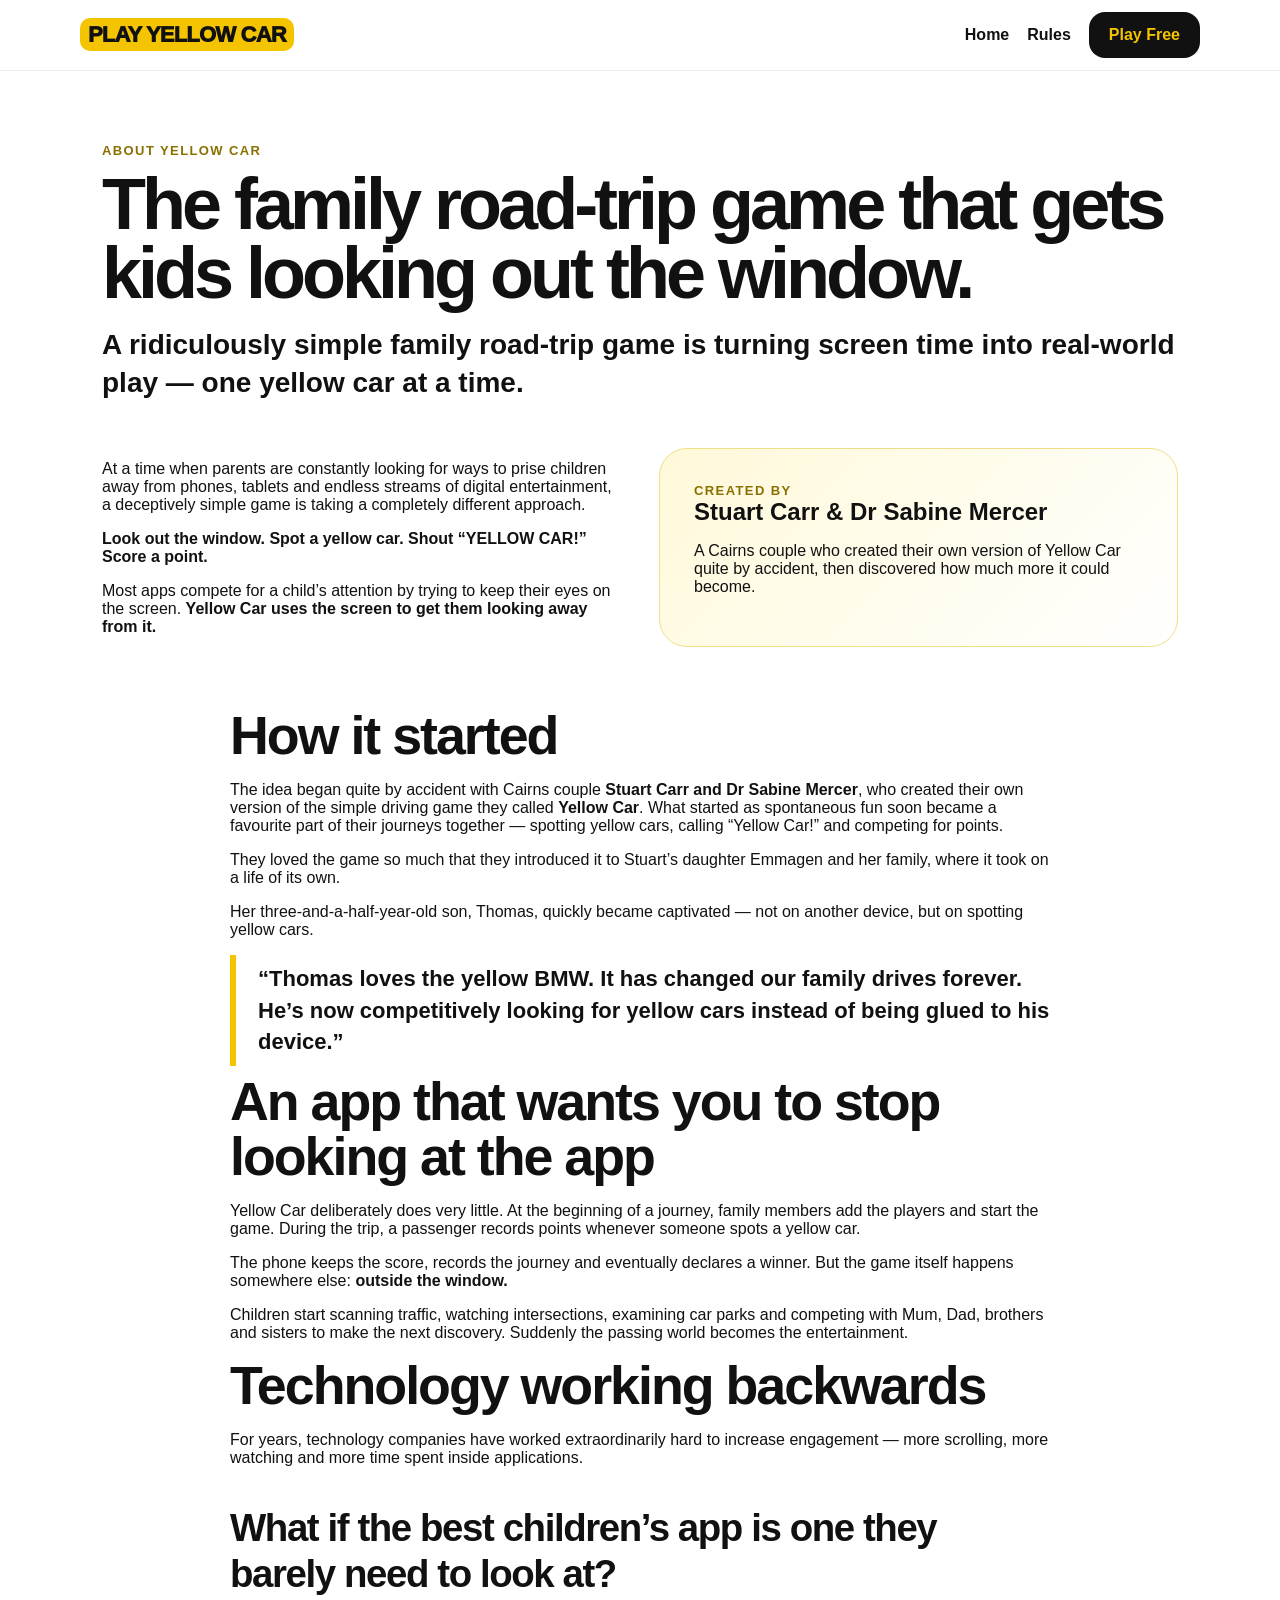
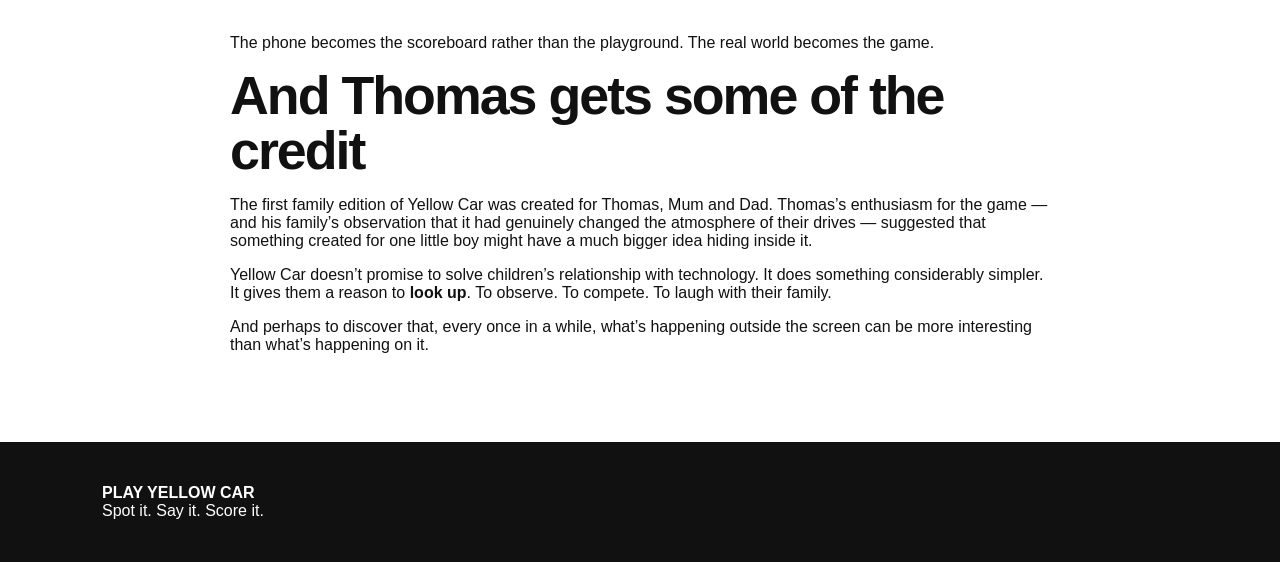
==== about/index.html @ 43ea1ef0 "Add About page" ====
<!doctype html><html lang="en"><head><meta charset="utf-8"><meta name="viewport" content="width=device-width,initial-scale=1,viewport-fit=cover"><title>About — Play Yellow Car</title><link rel="stylesheet" href="../styles.css"></head><body>
<nav class="nav"><div class="wrap navin"><a class="brand" href="../"><span>PLAY YELLOW CAR</span></a><div class="navlinks"><a href="../">Home</a><a href="../rules/">Rules</a><a class="btn btn-dark" href="../play/">Play Free</a></div></div></nav>
<section class="section"><div class="wrap">
<div class="eyebrow">About Yellow Car</div><h1 style="font-size:clamp(44px,6vw,72px)">The family road-trip game that gets kids looking out the window.</h1>
<p class="lead">A ridiculously simple family road-trip game is turning screen time into real-world play — one yellow car at a time.</p>
<div class="grid2" style="margin-top:42px"><div><p>At a time when parents are constantly looking for ways to prise children away from phones, tablets and endless streams of digital entertainment, a deceptively simple game is taking a completely different approach.</p><p><strong>Look out the window. Spot a yellow car. Shout “YELLOW CAR!” Score a point.</strong></p><p>Most apps compete for a child’s attention by trying to keep their eyes on the screen. <strong>Yellow Car uses the screen to get them looking away from it.</strong></p></div><div class="founders"><div class="eyebrow">Created by</div><strong>Stuart Carr & Dr Sabine Mercer</strong><p>A Cairns couple who created their own version of Yellow Car quite by accident, then discovered how much more it could become.</p></div></div>
<div style="max-width:820px;margin:56px auto 0">
<h2>How it started</h2><p>The idea began quite by accident with Cairns couple <strong>Stuart Carr and Dr Sabine Mercer</strong>, who created their own version of the simple driving game they called <strong>Yellow Car</strong>. What started as spontaneous fun soon became a favourite part of their journeys together — spotting yellow cars, calling “Yellow Car!” and competing for points.</p>
<p>They loved the game so much that they introduced it to Stuart’s daughter Emmagen and her family, where it took on a life of its own.</p>
<p>Her three-and-a-half-year-old son, Thomas, quickly became captivated — not on another device, but on spotting yellow cars.</p>
<div class="quote">“Thomas loves the yellow BMW. It has changed our family drives forever. He’s now competitively looking for yellow cars instead of being glued to his device.”</div>
<h2>An app that wants you to stop looking at the app</h2><p>Yellow Car deliberately does very little. At the beginning of a journey, family members add the players and start the game. During the trip, a passenger records points whenever someone spots a yellow car.</p><p>The phone keeps the score, records the journey and eventually declares a winner. But the game itself happens somewhere else: <strong>outside the window.</strong></p><p>Children start scanning traffic, watching intersections, examining car parks and competing with Mum, Dad, brothers and sisters to make the next discovery. Suddenly the passing world becomes the entertainment.</p>
<h2>Technology working backwards</h2><p>For years, technology companies have worked extraordinarily hard to increase engagement — more scrolling, more watching and more time spent inside applications.</p><p class="bigquote">What if the best children’s app is one they barely need to look at?</p><p>The phone becomes the scoreboard rather than the playground. The real world becomes the game.</p>
<h2>And Thomas gets some of the credit</h2><p>The first family edition of Yellow Car was created for Thomas, Mum and Dad. Thomas’s enthusiasm for the game — and his family’s observation that it had genuinely changed the atmosphere of their drives — suggested that something created for one little boy might have a much bigger idea hiding inside it.</p><p>Yellow Car doesn’t promise to solve children’s relationship with technology. It does something considerably simpler. It gives them a reason to <strong>look up</strong>. To observe. To compete. To laugh with their family.</p><p>And perhaps to discover that, every once in a while, what’s happening outside the screen can be more interesting than what’s happening on it.</p>
</div></div></section><footer class="footer"><div class="wrap"><strong>PLAY YELLOW CAR</strong><br>Spot it. Say it. Score it.</div></footer></body></html>
---- styles.css ----
:root{--yellow:#f5c400;--ink:#111;--muted:#666;--soft:#fff8d7;--line:#e8e4d7}
*{box-sizing:border-box}html{scroll-behavior:smooth}body{margin:0;font-family:-apple-system,BlinkMacSystemFont,"Segoe UI",Roboto,Arial,sans-serif;color:var(--ink);background:#fff}a{color:inherit}img{max-width:100%;display:block}
.wrap{max-width:1120px;margin:auto;padding:0 22px}.nav{position:sticky;top:0;z-index:20;background:rgba(255,255,255,.95);backdrop-filter:blur(12px);border-bottom:1px solid #eee}.navin{display:flex;align-items:center;justify-content:space-between;gap:18px;padding:12px 0}.brand{font-weight:950;letter-spacing:-.8px;text-decoration:none;font-size:22px}.brand span{background:var(--yellow);padding:4px 8px;border-radius:10px}.navlinks{display:flex;gap:18px;align-items:center;flex-wrap:wrap}.navlinks a{text-decoration:none;font-weight:750}
.btn{display:inline-flex;align-items:center;justify-content:center;border:0;border-radius:16px;padding:14px 20px;font-weight:900;text-decoration:none;cursor:pointer}.btn-dark{background:#111;color:var(--yellow)}.btn-yellow{background:var(--yellow);color:#111}
.hero{display:grid;grid-template-columns:1.08fr .92fr;gap:48px;align-items:center;padding:66px 0 50px}.kicker{font-size:14px;text-transform:uppercase;letter-spacing:1.8px;font-weight:900;color:#866b00}h1{font-size:clamp(46px,7vw,82px);line-height:.96;letter-spacing:-4px;margin:12px 0 18px}.lead{font-size:clamp(20px,2.3vw,28px);line-height:1.35;font-weight:760;margin:0 0 14px}.sublead{font-size:18px;line-height:1.6;color:var(--muted);max-width:760px}.hero-card{background:var(--soft);border:1px solid #f1df88;border-radius:34px;padding:26px}.hero-card img{width:100%;border-radius:26px;background:white}.actions{display:flex;gap:12px;flex-wrap:wrap;margin-top:24px}
.strip{background:#111;color:#fff;padding:28px 0}.strip .wrap{text-align:center}.strip strong{color:var(--yellow)}.bigquote{font-size:clamp(26px,3vw,40px);line-height:1.18;font-weight:900;letter-spacing:-1.4px}
.section{padding:72px 0}.section.alt{background:#fafafa}.eyebrow{font-weight:900;color:#8a7000;text-transform:uppercase;letter-spacing:1.4px;font-size:13px}h2{font-size:clamp(34px,4.2vw,54px);letter-spacing:-2px;line-height:1.02;margin:8px 0 18px}h3{font-size:26px;letter-spacing:-.8px}.grid2{display:grid;grid-template-columns:1fr 1fr;gap:38px;align-items:center}.grid3{display:grid;grid-template-columns:repeat(3,1fr);gap:20px}.card{border:1px solid var(--line);border-radius:24px;padding:24px;background:#fff}.quote{border-left:6px solid var(--yellow);padding:8px 0 8px 22px;font-size:22px;font-weight:760;line-height:1.45}.small{font-size:14px;color:var(--muted)}.center{text-align:center}.footer{background:#111;color:#fff;padding:42px 0}.footer a{color:var(--yellow)}
.founders{background:linear-gradient(135deg,#fff9d9,#fff);border:1px solid #f0df87;border-radius:28px;padding:34px}.founders strong{font-size:24px}
.gamewrap{max-width:680px;margin:auto;padding:26px 18px 50px}.gamehead{text-align:center}.mascot{width:min(260px,78vw);margin:4px auto 8px}.panel{border:1px solid #ddd;border-radius:26px;padding:20px;margin-top:16px;background:#fff}.playerrow{display:grid;grid-template-columns:56px 1fr auto;gap:12px;align-items:center;padding:12px 0;border-bottom:1px solid #eee}.avatarbtn{font-size:30px;width:50px;height:50px;border-radius:50%;border:1px solid #ccc;background:#fff}.nameinput{width:100%;font-size:18px;padding:12px 14px;border:1px solid #ccc;border-radius:14px}.remove{border:0;background:#fff;font-size:24px}.avatargrid{display:grid;grid-template-columns:repeat(8,1fr);gap:8px;margin:10px 0}.avatargrid button{font-size:28px;border:1px solid #ddd;border-radius:12px;background:#fff;padding:8px}.gamebar{display:flex;justify-content:space-between;gap:14px;align-items:flex-start}.total{font-size:32px;font-weight:950}.timer{border:1px solid #ddd;border-radius:12px;padding:8px 11px;font-weight:900}.scoreline{display:flex;align-items:center;justify-content:space-between;gap:12px;border:1px solid #ddd;border-radius:20px;padding:14px 16px;margin:10px 0}.scoremeta{font-size:21px;font-weight:900}.plus{width:58px;height:58px;border-radius:50%;border:0;background:var(--yellow);font-size:34px;font-weight:950}.flex2{display:grid;grid-template-columns:1fr 1fr;gap:10px}.hidden{display:none}.feedback label{display:block;font-weight:800;margin:14px 0 6px}.feedback select,.feedback textarea{width:100%;font-size:16px;border:1px solid #ccc;border-radius:12px;padding:12px}.rules{max-width:800px;margin:auto;counter-reset:rule}.rule{display:grid;grid-template-columns:54px 1fr;gap:18px;padding:22px 0;border-bottom:1px solid #eee}.rule:before{counter-increment:rule;content:counter(rule);display:grid;place-items:center;width:46px;height:46px;border-radius:50%;background:var(--yellow);font-weight:950;font-size:20px}.rule h3{margin:0 0 5px}.rule p{margin:0;color:#555;line-height:1.5}
@media(max-width:820px){.hero,.grid2,.grid3{grid-template-columns:1fr}.hero{padding-top:38px}.navlinks a:not(.btn){display:none}h1{letter-spacing:-2.5px}.avatargrid{grid-template-columns:repeat(6,1fr)}}
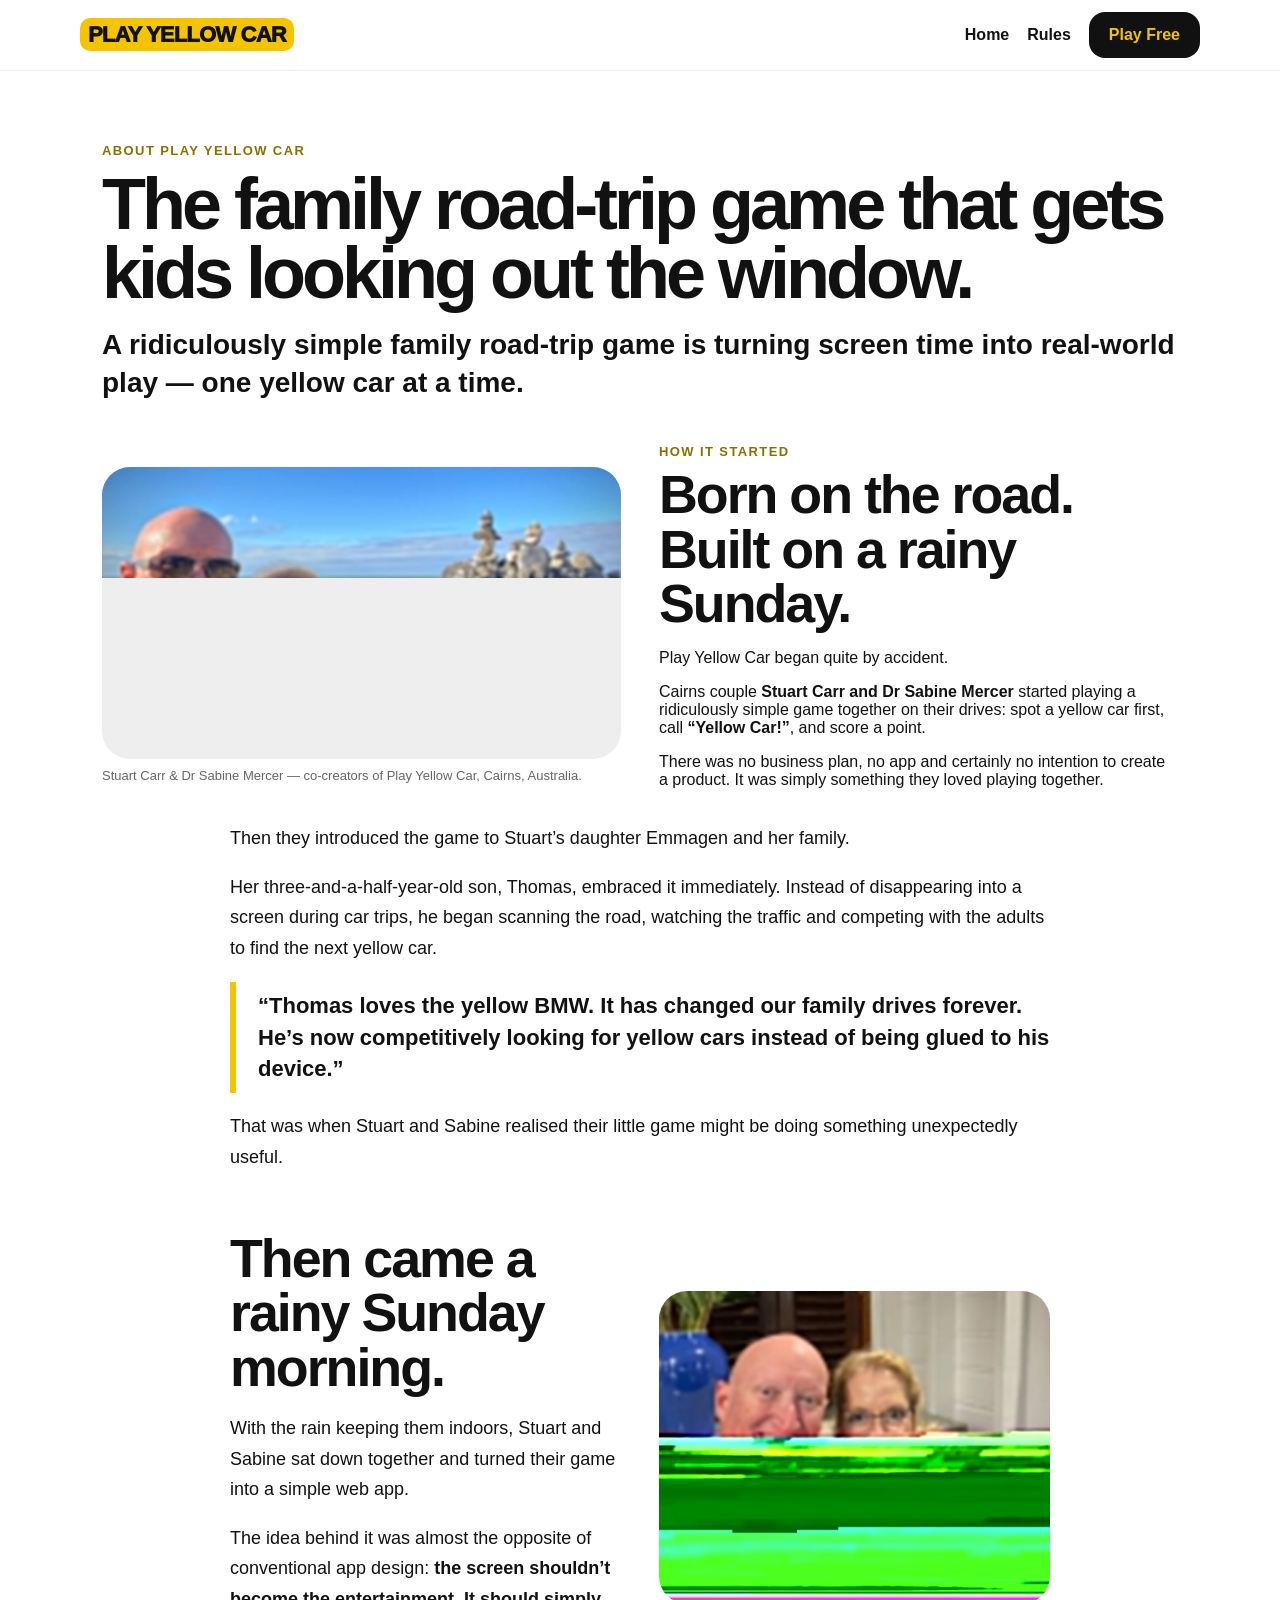
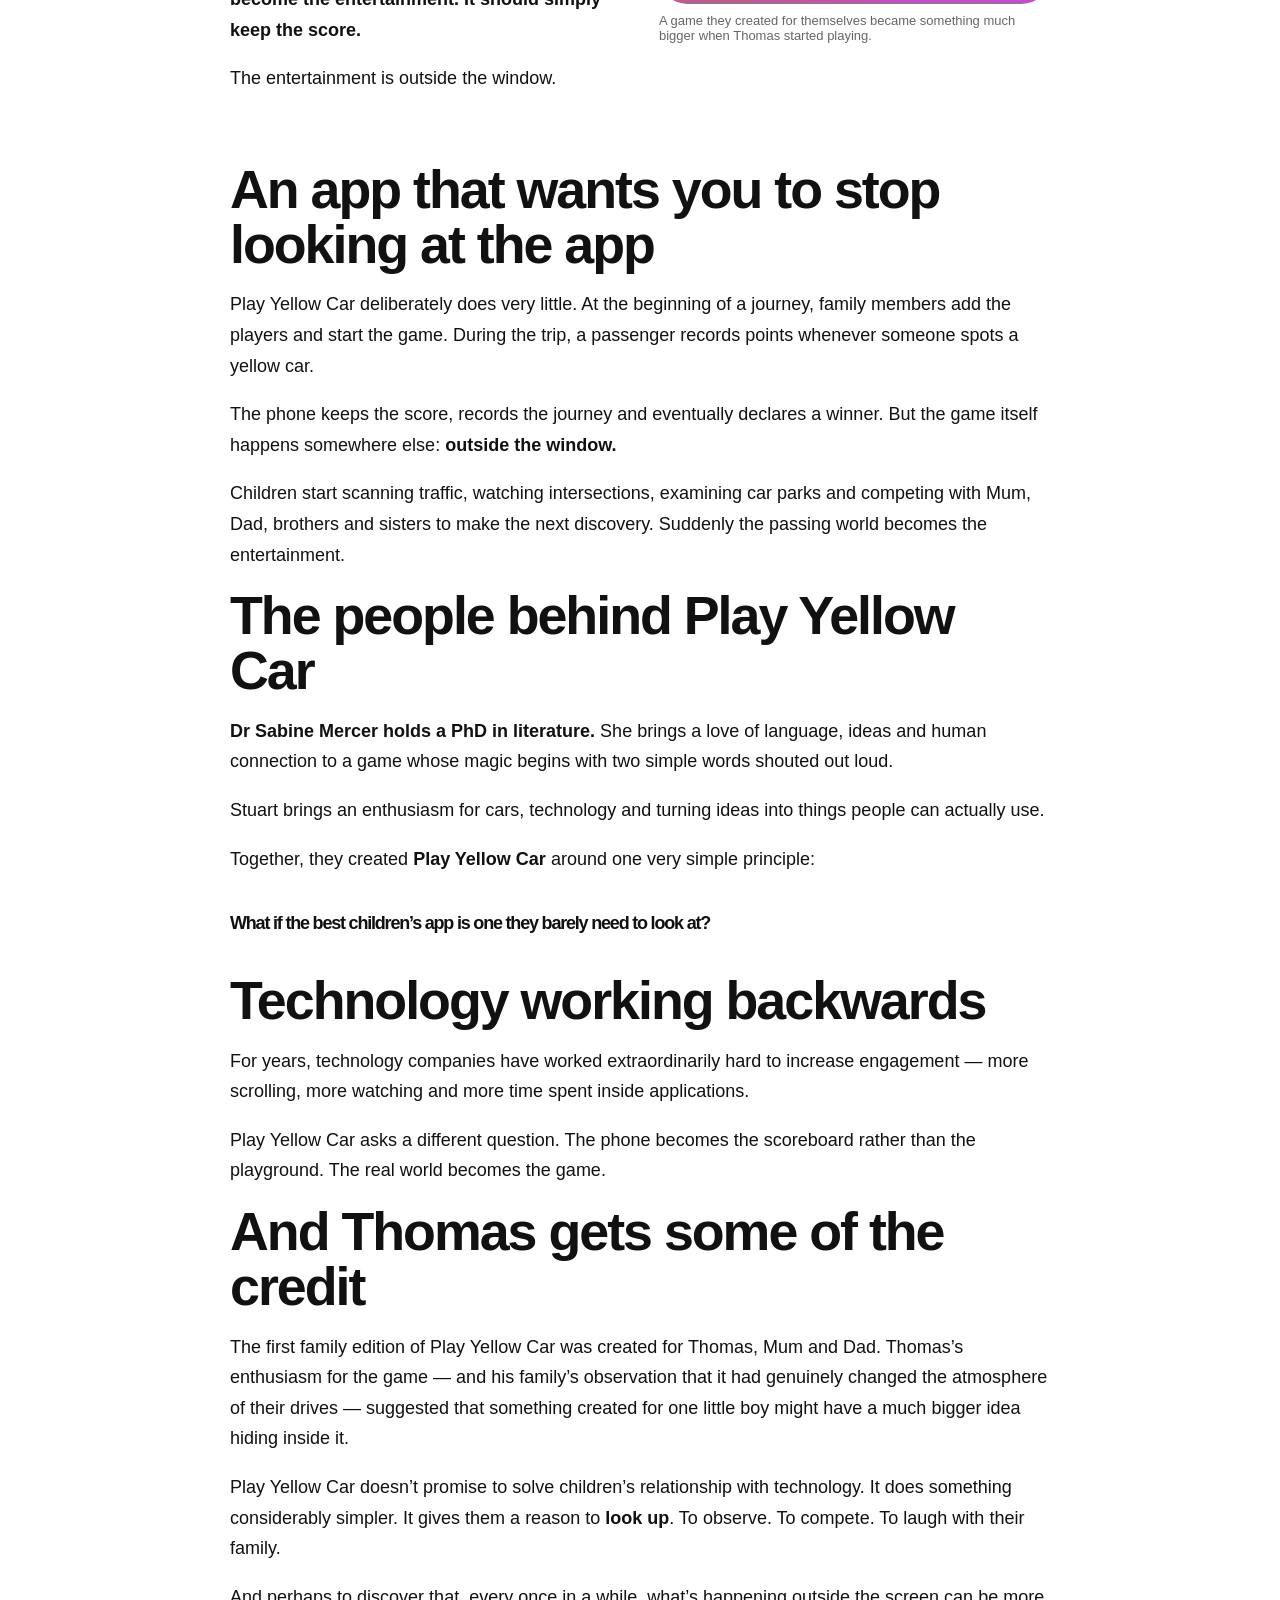
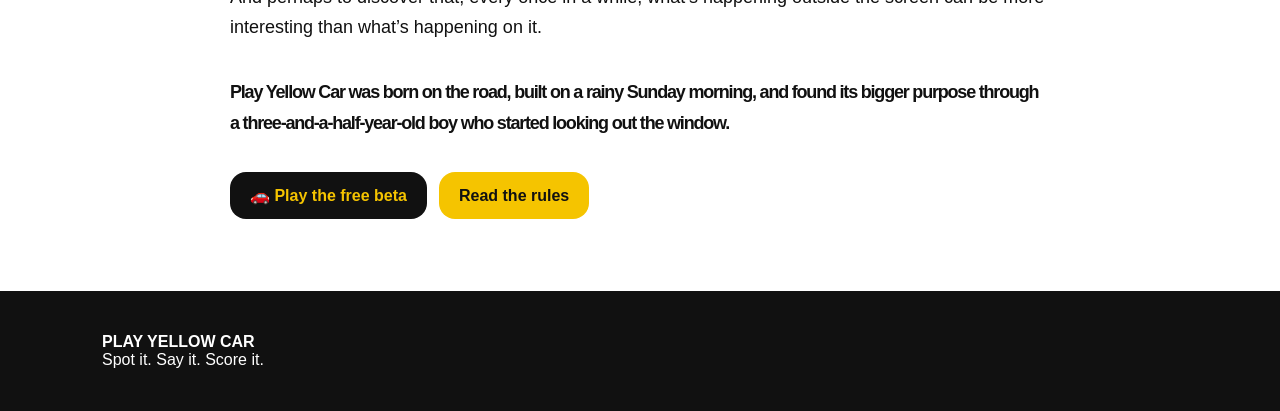
==== commit ec56327b: "Add founders photos and expanded Play Yellow Car story" ====
--- a/about/index.html
+++ b/about/index.html
@@ -1,15 +1,14 @@
 <!doctype html><html lang="en"><head><meta charset="utf-8"><meta name="viewport" content="width=device-width,initial-scale=1,viewport-fit=cover"><title>About — Play Yellow Car</title><link rel="stylesheet" href="../styles.css"></head><body>
 <nav class="nav"><div class="wrap navin"><a class="brand" href="../"><span>PLAY YELLOW CAR</span></a><div class="navlinks"><a href="../">Home</a><a href="../rules/">Rules</a><a class="btn btn-dark" href="../play/">Play Free</a></div></div></nav>
 <section class="section"><div class="wrap">
-<div class="eyebrow">About Yellow Car</div><h1 style="font-size:clamp(44px,6vw,72px)">The family road-trip game that gets kids looking out the window.</h1>
-<p class="lead">A ridiculously simple family road-trip game is turning screen time into real-world play — one yellow car at a time.</p>
-<div class="grid2" style="margin-top:42px"><div><p>At a time when parents are constantly looking for ways to prise children away from phones, tablets and endless streams of digital entertainment, a deceptively simple game is taking a completely different approach.</p><p><strong>Look out the window. Spot a yellow car. Shout “YELLOW CAR!” Score a point.</strong></p><p>Most apps compete for a child’s attention by trying to keep their eyes on the screen. <strong>Yellow Car uses the screen to get them looking away from it.</strong></p></div><div class="founders"><div class="eyebrow">Created by</div><strong>Stuart Carr & Dr Sabine Mercer</strong><p>A Cairns couple who created their own version of Yellow Car quite by accident, then discovered how much more it could become.</p></div></div>
-<div style="max-width:820px;margin:56px auto 0">
-<h2>How it started</h2><p>The idea began quite by accident with Cairns couple <strong>Stuart Carr and Dr Sabine Mercer</strong>, who created their own version of the simple driving game they called <strong>Yellow Car</strong>. What started as spontaneous fun soon became a favourite part of their journeys together — spotting yellow cars, calling “Yellow Car!” and competing for points.</p>
-<p>They loved the game so much that they introduced it to Stuart’s daughter Emmagen and her family, where it took on a life of its own.</p>
-<p>Her three-and-a-half-year-old son, Thomas, quickly became captivated — not on another device, but on spotting yellow cars.</p>
-<div class="quote">“Thomas loves the yellow BMW. It has changed our family drives forever. He’s now competitively looking for yellow cars instead of being glued to his device.”</div>
-<h2>An app that wants you to stop looking at the app</h2><p>Yellow Car deliberately does very little. At the beginning of a journey, family members add the players and start the game. During the trip, a passenger records points whenever someone spots a yellow car.</p><p>The phone keeps the score, records the journey and eventually declares a winner. But the game itself happens somewhere else: <strong>outside the window.</strong></p><p>Children start scanning traffic, watching intersections, examining car parks and competing with Mum, Dad, brothers and sisters to make the next discovery. Suddenly the passing world becomes the entertainment.</p>
-<h2>Technology working backwards</h2><p>For years, technology companies have worked extraordinarily hard to increase engagement — more scrolling, more watching and more time spent inside applications.</p><p class="bigquote">What if the best children’s app is one they barely need to look at?</p><p>The phone becomes the scoreboard rather than the playground. The real world becomes the game.</p>
-<h2>And Thomas gets some of the credit</h2><p>The first family edition of Yellow Car was created for Thomas, Mum and Dad. Thomas’s enthusiasm for the game — and his family’s observation that it had genuinely changed the atmosphere of their drives — suggested that something created for one little boy might have a much bigger idea hiding inside it.</p><p>Yellow Car doesn’t promise to solve children’s relationship with technology. It does something considerably simpler. It gives them a reason to <strong>look up</strong>. To observe. To compete. To laugh with their family.</p><p>And perhaps to discover that, every once in a while, what’s happening outside the screen can be more interesting than what’s happening on it.</p>
+<div class="eyebrow">About Play Yellow Car</div><h1 style="font-size:clamp(44px,6vw,72px)">The family road-trip game that gets kids looking out the window.</h1><p class="lead">A ridiculously simple family road-trip game is turning screen time into real-world play — one yellow car at a time.</p>
+<div class="grid2" style="margin-top:42px"><div><div class="story-photo coast"><img src="../assets/founders-coast.jpg" alt="Stuart Carr and Dr Sabine Mercer at the coast"></div><div class="caption">Stuart Carr & Dr Sabine Mercer — co-creators of Play Yellow Car, Cairns, Australia.</div></div><div><div class="eyebrow">How it started</div><h2>Born on the road. Built on a rainy Sunday.</h2><p>Play Yellow Car began quite by accident.</p><p>Cairns couple <strong>Stuart Carr and Dr Sabine Mercer</strong> started playing a ridiculously simple game together on their drives: spot a yellow car first, call <strong>“Yellow Car!”</strong>, and score a point.</p><p>There was no business plan, no app and certainly no intention to create a product. It was simply something they loved playing together.</p></div></div>
+<div class="story-body">
+<p>Then they introduced the game to Stuart’s daughter Emmagen and her family.</p><p>Her three-and-a-half-year-old son, Thomas, embraced it immediately. Instead of disappearing into a screen during car trips, he began scanning the road, watching the traffic and competing with the adults to find the next yellow car.</p><div class="quote">“Thomas loves the yellow BMW. It has changed our family drives forever. He’s now competitively looking for yellow cars instead of being glued to his device.”</div><p>That was when Stuart and Sabine realised their little game might be doing something unexpectedly useful.</p>
+<div class="grid2" style="margin:50px 0"><div><h2>Then came a rainy Sunday morning.</h2><p>With the rain keeping them indoors, Stuart and Sabine sat down together and turned their game into a simple web app.</p><p>The idea behind it was almost the opposite of conventional app design: <strong>the screen shouldn’t become the entertainment. It should simply keep the score.</strong></p><p>The entertainment is outside the window.</p></div><div><div class="story-photo portrait"><img src="../assets/founders-portrait.jpg" alt="Stuart Carr and Dr Sabine Mercer"></div><div class="caption">A game they created for themselves became something much bigger when Thomas started playing.</div></div></div>
+<h2>An app that wants you to stop looking at the app</h2><p>Play Yellow Car deliberately does very little. At the beginning of a journey, family members add the players and start the game. During the trip, a passenger records points whenever someone spots a yellow car.</p><p>The phone keeps the score, records the journey and eventually declares a winner. But the game itself happens somewhere else: <strong>outside the window.</strong></p><p>Children start scanning traffic, watching intersections, examining car parks and competing with Mum, Dad, brothers and sisters to make the next discovery. Suddenly the passing world becomes the entertainment.</p>
+<h2>The people behind Play Yellow Car</h2><p><strong>Dr Sabine Mercer holds a PhD in literature.</strong> She brings a love of language, ideas and human connection to a game whose magic begins with two simple words shouted out loud.</p><p>Stuart brings an enthusiasm for cars, technology and turning ideas into things people can actually use.</p><p>Together, they created <strong>Play Yellow Car</strong> around one very simple principle:</p><p class="pull">What if the best children’s app is one they barely need to look at?</p>
+<h2>Technology working backwards</h2><p>For years, technology companies have worked extraordinarily hard to increase engagement — more scrolling, more watching and more time spent inside applications.</p><p>Play Yellow Car asks a different question. The phone becomes the scoreboard rather than the playground. The real world becomes the game.</p>
+<h2>And Thomas gets some of the credit</h2><p>The first family edition of Play Yellow Car was created for Thomas, Mum and Dad. Thomas’s enthusiasm for the game — and his family’s observation that it had genuinely changed the atmosphere of their drives — suggested that something created for one little boy might have a much bigger idea hiding inside it.</p><p>Play Yellow Car doesn’t promise to solve children’s relationship with technology. It does something considerably simpler. It gives them a reason to <strong>look up</strong>. To observe. To compete. To laugh with their family.</p><p>And perhaps to discover that, every once in a while, what’s happening outside the screen can be more interesting than what’s happening on it.</p><p class="pull">Play Yellow Car was born on the road, built on a rainy Sunday morning, and found its bigger purpose through a three-and-a-half-year-old boy who started looking out the window.</p>
+<div class="actions"><a class="btn btn-dark" href="../play/">🚗 Play the free beta</a><a class="btn btn-yellow" href="../rules/">Read the rules</a></div>
 </div></div></section><footer class="footer"><div class="wrap"><strong>PLAY YELLOW CAR</strong><br>Spot it. Say it. Score it.</div></footer></body></html>
--- a/styles.css
+++ b/styles.css
@@ -5,6 +5,6 @@
 .hero{display:grid;grid-template-columns:1.08fr .92fr;gap:48px;align-items:center;padding:66px 0 50px}.kicker{font-size:14px;text-transform:uppercase;letter-spacing:1.8px;font-weight:900;color:#866b00}h1{font-size:clamp(46px,7vw,82px);line-height:.96;letter-spacing:-4px;margin:12px 0 18px}.lead{font-size:clamp(20px,2.3vw,28px);line-height:1.35;font-weight:760;margin:0 0 14px}.sublead{font-size:18px;line-height:1.6;color:var(--muted);max-width:760px}.hero-card{background:var(--soft);border:1px solid #f1df88;border-radius:34px;padding:26px}.hero-card img{width:100%;border-radius:26px;background:white}.actions{display:flex;gap:12px;flex-wrap:wrap;margin-top:24px}
 .strip{background:#111;color:#fff;padding:28px 0}.strip .wrap{text-align:center}.strip strong{color:var(--yellow)}.bigquote{font-size:clamp(26px,3vw,40px);line-height:1.18;font-weight:900;letter-spacing:-1.4px}
 .section{padding:72px 0}.section.alt{background:#fafafa}.eyebrow{font-weight:900;color:#8a7000;text-transform:uppercase;letter-spacing:1.4px;font-size:13px}h2{font-size:clamp(34px,4.2vw,54px);letter-spacing:-2px;line-height:1.02;margin:8px 0 18px}h3{font-size:26px;letter-spacing:-.8px}.grid2{display:grid;grid-template-columns:1fr 1fr;gap:38px;align-items:center}.grid3{display:grid;grid-template-columns:repeat(3,1fr);gap:20px}.card{border:1px solid var(--line);border-radius:24px;padding:24px;background:#fff}.quote{border-left:6px solid var(--yellow);padding:8px 0 8px 22px;font-size:22px;font-weight:760;line-height:1.45}.small{font-size:14px;color:var(--muted)}.center{text-align:center}.footer{background:#111;color:#fff;padding:42px 0}.footer a{color:var(--yellow)}
-.founders{background:linear-gradient(135deg,#fff9d9,#fff);border:1px solid #f0df87;border-radius:28px;padding:34px}.founders strong{font-size:24px}
+.founders{background:linear-gradient(135deg,#fff9d9,#fff);border:1px solid #f0df87;border-radius:28px;padding:34px}.founders strong{font-size:24px}.story-photo{border-radius:28px;overflow:hidden;background:#eee}.story-photo img{width:100%;height:100%;object-fit:cover}.story-photo.coast{aspect-ratio:16/9}.story-photo.portrait{aspect-ratio:5/4}.caption{font-size:13px;color:var(--muted);margin-top:9px}.story-body{max-width:820px;margin:0 auto}.story-body p{font-size:18px;line-height:1.7}.pull{font-size:clamp(26px,3vw,38px);font-weight:900;line-height:1.18;letter-spacing:-1.2px;margin:34px 0}.founder-name{font-size:clamp(28px,3vw,40px);font-weight:950;letter-spacing:-1.2px;margin:8px 0}
 .gamewrap{max-width:680px;margin:auto;padding:26px 18px 50px}.gamehead{text-align:center}.mascot{width:min(260px,78vw);margin:4px auto 8px}.panel{border:1px solid #ddd;border-radius:26px;padding:20px;margin-top:16px;background:#fff}.playerrow{display:grid;grid-template-columns:56px 1fr auto;gap:12px;align-items:center;padding:12px 0;border-bottom:1px solid #eee}.avatarbtn{font-size:30px;width:50px;height:50px;border-radius:50%;border:1px solid #ccc;background:#fff}.nameinput{width:100%;font-size:18px;padding:12px 14px;border:1px solid #ccc;border-radius:14px}.remove{border:0;background:#fff;font-size:24px}.avatargrid{display:grid;grid-template-columns:repeat(8,1fr);gap:8px;margin:10px 0}.avatargrid button{font-size:28px;border:1px solid #ddd;border-radius:12px;background:#fff;padding:8px}.gamebar{display:flex;justify-content:space-between;gap:14px;align-items:flex-start}.total{font-size:32px;font-weight:950}.timer{border:1px solid #ddd;border-radius:12px;padding:8px 11px;font-weight:900}.scoreline{display:flex;align-items:center;justify-content:space-between;gap:12px;border:1px solid #ddd;border-radius:20px;padding:14px 16px;margin:10px 0}.scoremeta{font-size:21px;font-weight:900}.plus{width:58px;height:58px;border-radius:50%;border:0;background:var(--yellow);font-size:34px;font-weight:950}.flex2{display:grid;grid-template-columns:1fr 1fr;gap:10px}.hidden{display:none}.feedback label{display:block;font-weight:800;margin:14px 0 6px}.feedback select,.feedback textarea{width:100%;font-size:16px;border:1px solid #ccc;border-radius:12px;padding:12px}.rules{max-width:800px;margin:auto;counter-reset:rule}.rule{display:grid;grid-template-columns:54px 1fr;gap:18px;padding:22px 0;border-bottom:1px solid #eee}.rule:before{counter-increment:rule;content:counter(rule);display:grid;place-items:center;width:46px;height:46px;border-radius:50%;background:var(--yellow);font-weight:950;font-size:20px}.rule h3{margin:0 0 5px}.rule p{margin:0;color:#555;line-height:1.5}
-@media(max-width:820px){.hero,.grid2,.grid3{grid-template-columns:1fr}.hero{padding-top:38px}.navlinks a:not(.btn){display:none}h1{letter-spacing:-2.5px}.avatargrid{grid-template-columns:repeat(6,1fr)}}+@media(max-width:820px){.hero,.grid2,.grid3{grid-template-columns:1fr}.hero{padding-top:38px}.navlinks a:not(.btn){display:none}h1{letter-spacing:-2.5px}.avatargrid{grid-template-columns:repeat(6,1fr)}.story-photo.coast,.story-photo.portrait{aspect-ratio:auto}}
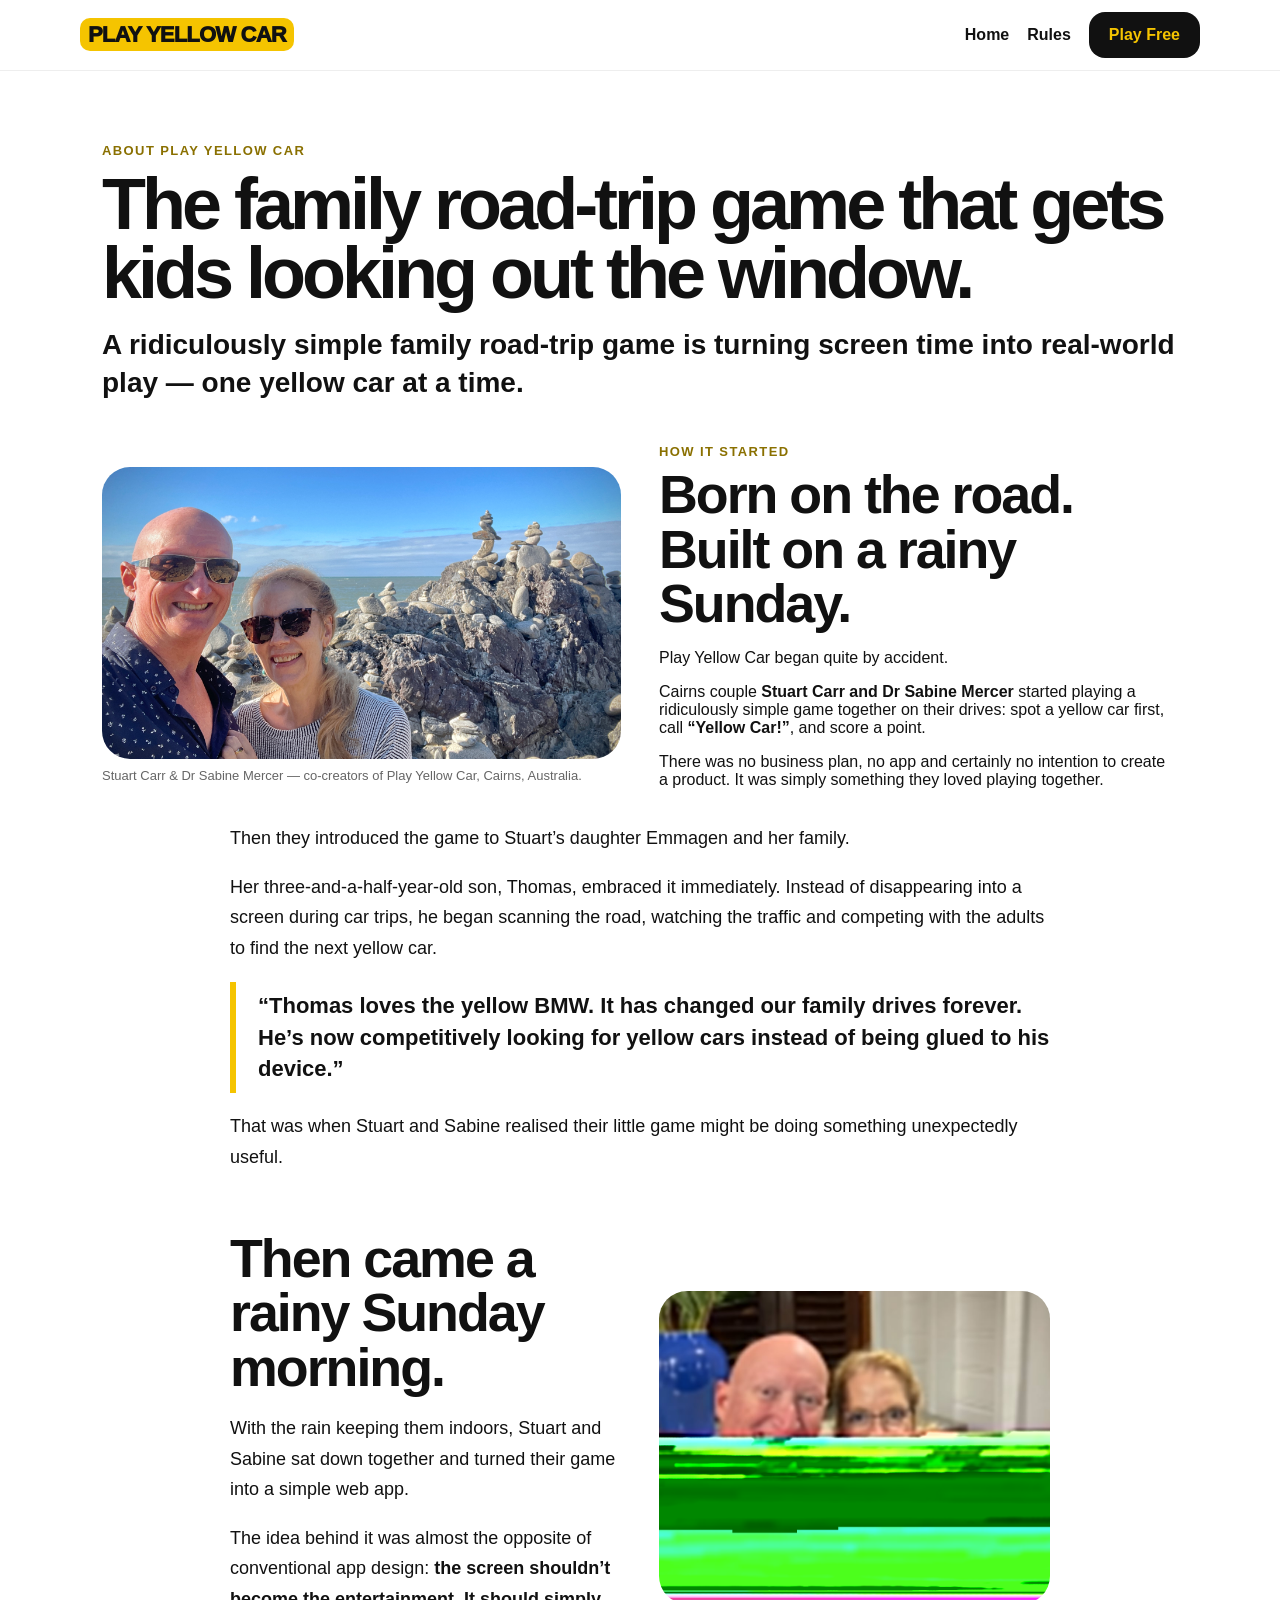
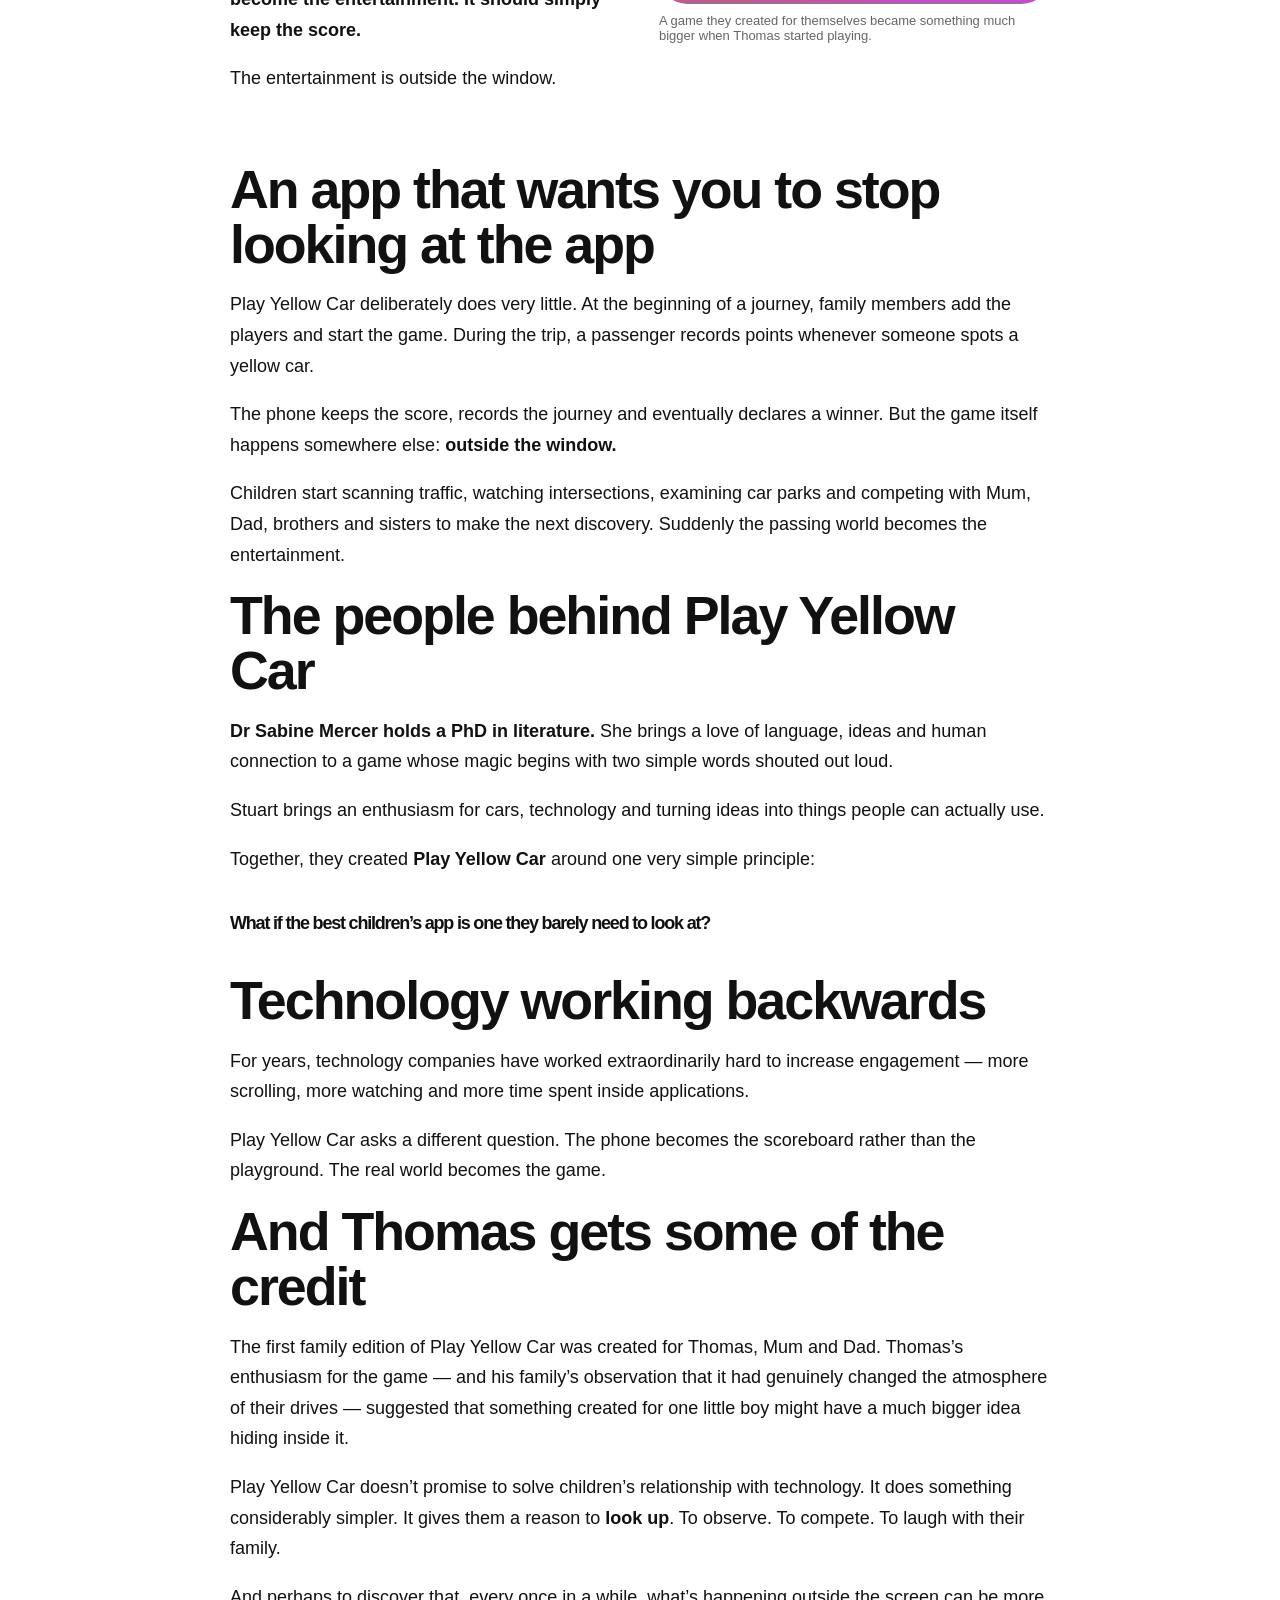
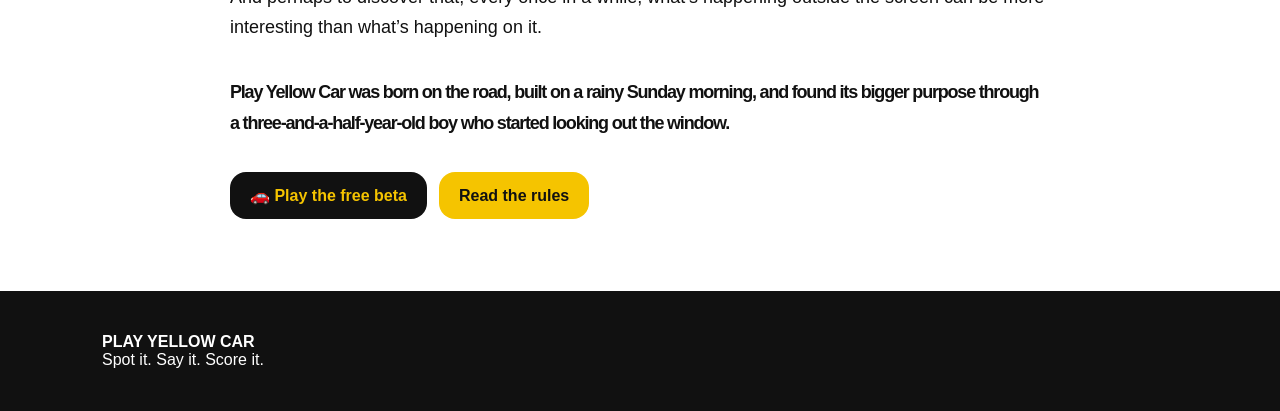
==== commit 0a0355cd: "Use full-resolution founders coast photo" ====
--- a/about/index.html
+++ b/about/index.html
@@ -2,7 +2,7 @@
 <nav class="nav"><div class="wrap navin"><a class="brand" href="../"><span>PLAY YELLOW CAR</span></a><div class="navlinks"><a href="../">Home</a><a href="../rules/">Rules</a><a class="btn btn-dark" href="../play/">Play Free</a></div></div></nav>
 <section class="section"><div class="wrap">
 <div class="eyebrow">About Play Yellow Car</div><h1 style="font-size:clamp(44px,6vw,72px)">The family road-trip game that gets kids looking out the window.</h1><p class="lead">A ridiculously simple family road-trip game is turning screen time into real-world play — one yellow car at a time.</p>
-<div class="grid2" style="margin-top:42px"><div><div class="story-photo coast"><img src="../assets/founders-coast.jpg" alt="Stuart Carr and Dr Sabine Mercer at the coast"></div><div class="caption">Stuart Carr & Dr Sabine Mercer — co-creators of Play Yellow Car, Cairns, Australia.</div></div><div><div class="eyebrow">How it started</div><h2>Born on the road. Built on a rainy Sunday.</h2><p>Play Yellow Car began quite by accident.</p><p>Cairns couple <strong>Stuart Carr and Dr Sabine Mercer</strong> started playing a ridiculously simple game together on their drives: spot a yellow car first, call <strong>“Yellow Car!”</strong>, and score a point.</p><p>There was no business plan, no app and certainly no intention to create a product. It was simply something they loved playing together.</p></div></div>
+<div class="grid2" style="margin-top:42px"><div><div class="story-photo coast"><img src="../assets/founders-coast-original.jpg.JPG" alt="Stuart Carr and Dr Sabine Mercer at the coast"></div><div class="caption">Stuart Carr & Dr Sabine Mercer — co-creators of Play Yellow Car, Cairns, Australia.</div></div><div><div class="eyebrow">How it started</div><h2>Born on the road. Built on a rainy Sunday.</h2><p>Play Yellow Car began quite by accident.</p><p>Cairns couple <strong>Stuart Carr and Dr Sabine Mercer</strong> started playing a ridiculously simple game together on their drives: spot a yellow car first, call <strong>“Yellow Car!”</strong>, and score a point.</p><p>There was no business plan, no app and certainly no intention to create a product. It was simply something they loved playing together.</p></div></div>
 <div class="story-body">
 <p>Then they introduced the game to Stuart’s daughter Emmagen and her family.</p><p>Her three-and-a-half-year-old son, Thomas, embraced it immediately. Instead of disappearing into a screen during car trips, he began scanning the road, watching the traffic and competing with the adults to find the next yellow car.</p><div class="quote">“Thomas loves the yellow BMW. It has changed our family drives forever. He’s now competitively looking for yellow cars instead of being glued to his device.”</div><p>That was when Stuart and Sabine realised their little game might be doing something unexpectedly useful.</p>
 <div class="grid2" style="margin:50px 0"><div><h2>Then came a rainy Sunday morning.</h2><p>With the rain keeping them indoors, Stuart and Sabine sat down together and turned their game into a simple web app.</p><p>The idea behind it was almost the opposite of conventional app design: <strong>the screen shouldn’t become the entertainment. It should simply keep the score.</strong></p><p>The entertainment is outside the window.</p></div><div><div class="story-photo portrait"><img src="../assets/founders-portrait.jpg" alt="Stuart Carr and Dr Sabine Mercer"></div><div class="caption">A game they created for themselves became something much bigger when Thomas started playing.</div></div></div>
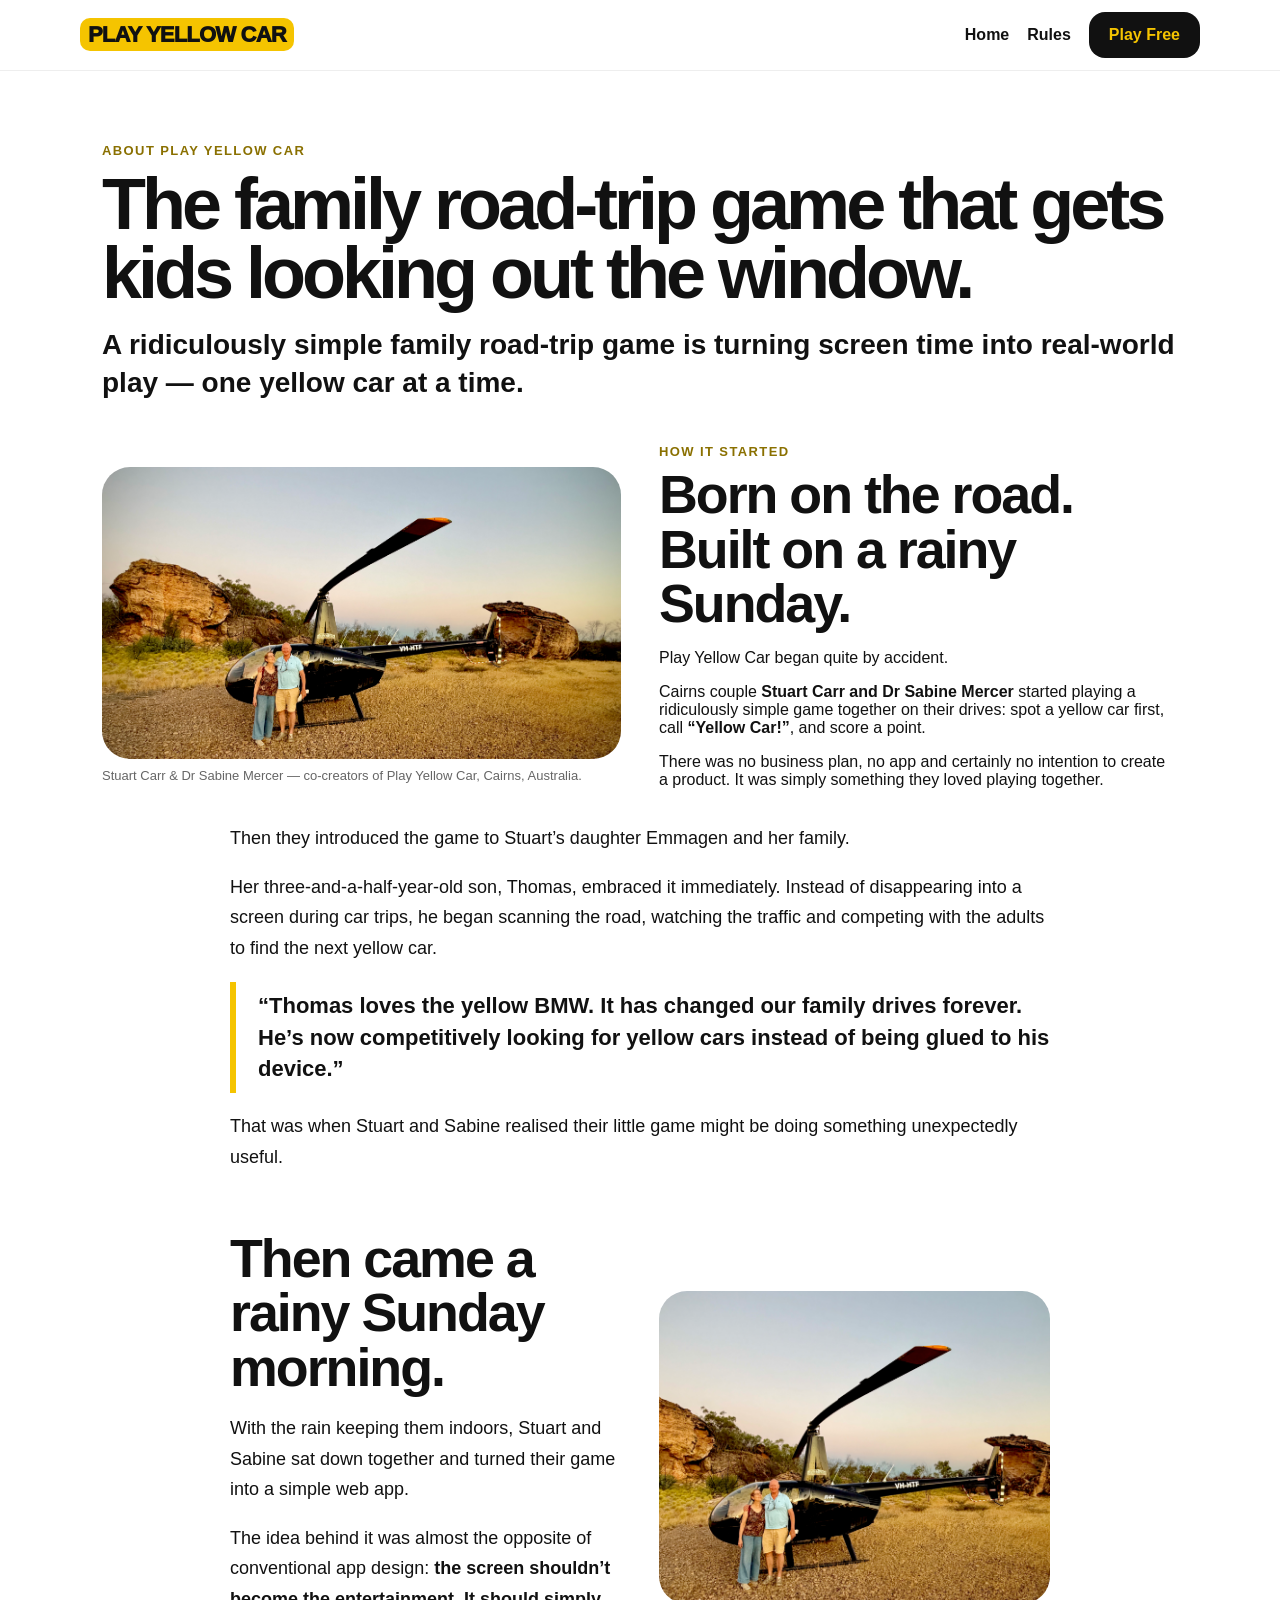
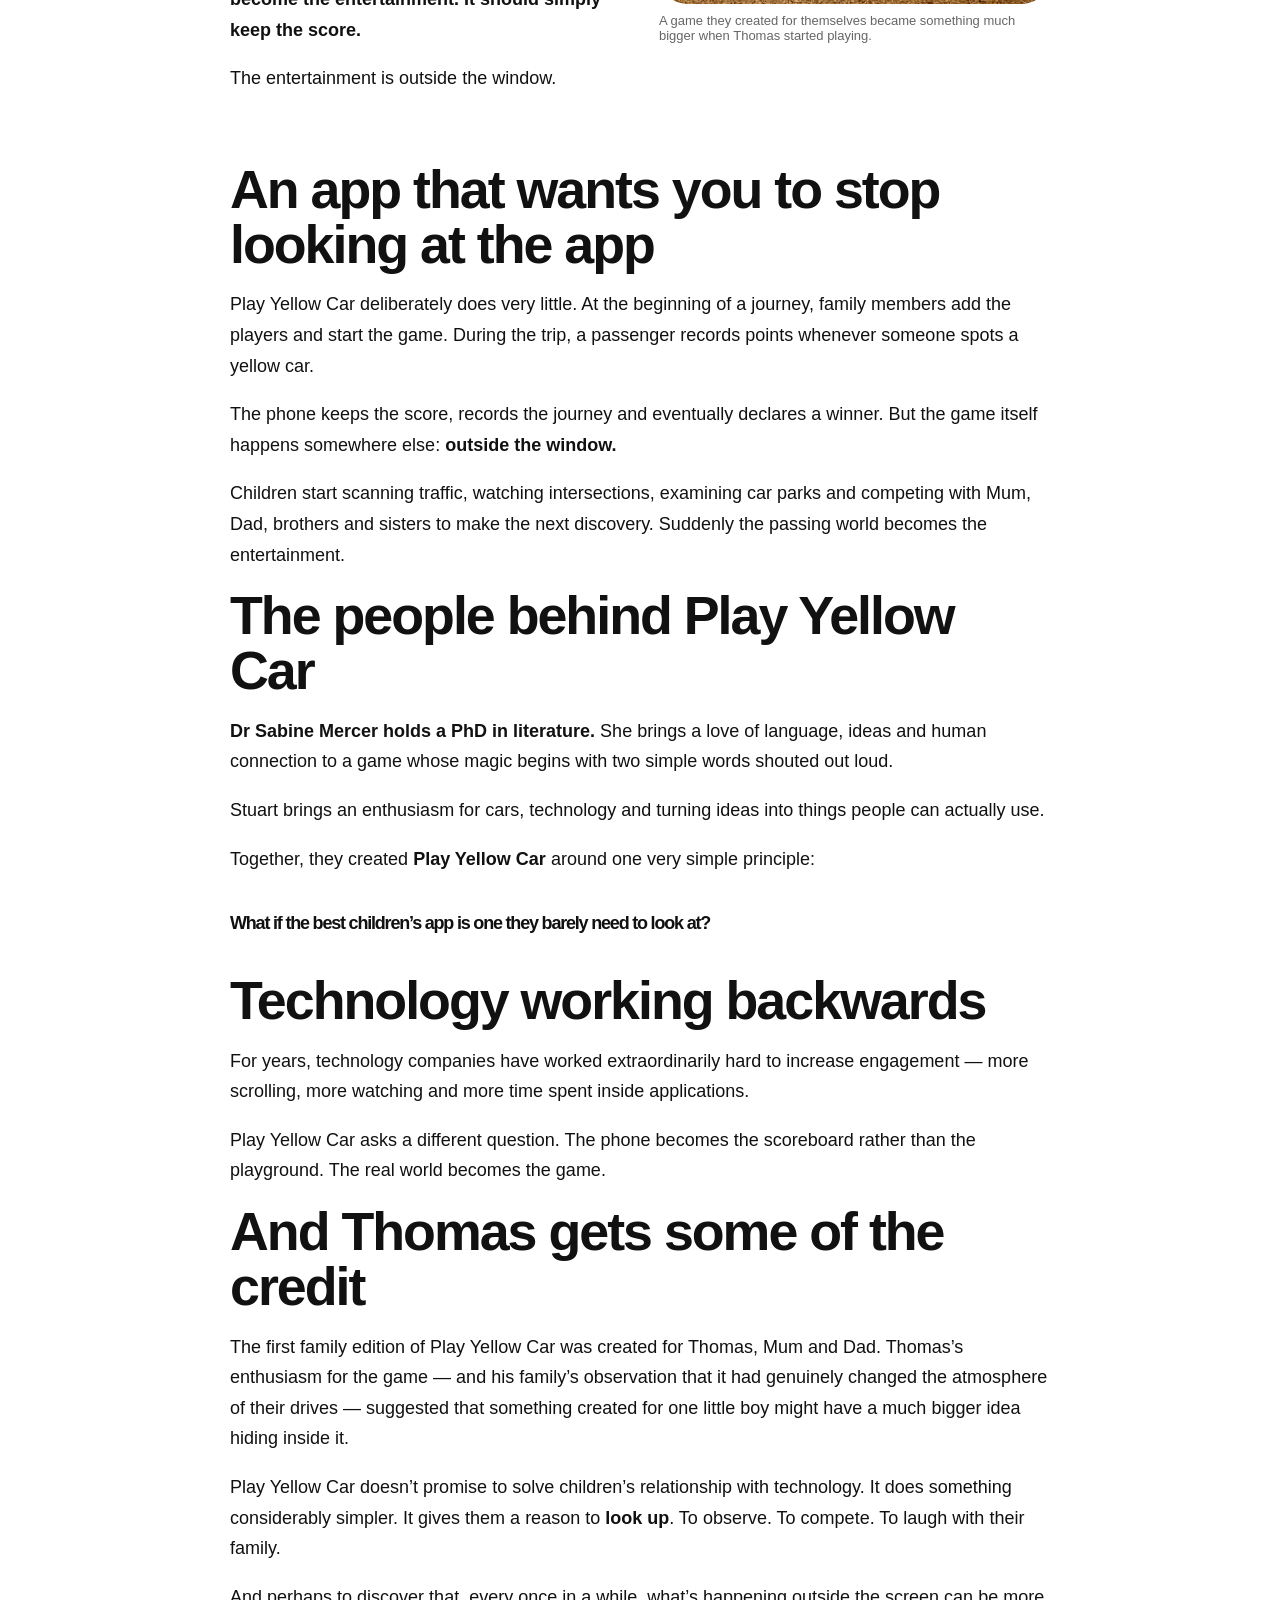
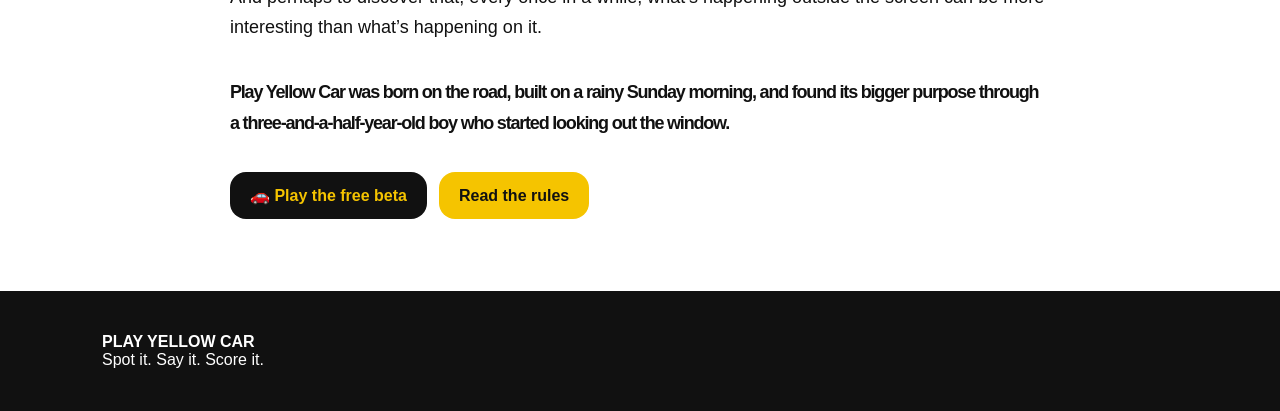
==== commit 4a068f64: "Use helicopter founders photo across About page" ====
--- a/about/index.html
+++ b/about/index.html
@@ -2,10 +2,10 @@
 <nav class="nav"><div class="wrap navin"><a class="brand" href="../"><span>PLAY YELLOW CAR</span></a><div class="navlinks"><a href="../">Home</a><a href="../rules/">Rules</a><a class="btn btn-dark" href="../play/">Play Free</a></div></div></nav>
 <section class="section"><div class="wrap">
 <div class="eyebrow">About Play Yellow Car</div><h1 style="font-size:clamp(44px,6vw,72px)">The family road-trip game that gets kids looking out the window.</h1><p class="lead">A ridiculously simple family road-trip game is turning screen time into real-world play — one yellow car at a time.</p>
-<div class="grid2" style="margin-top:42px"><div><div class="story-photo coast"><img src="../assets/founders-coast-original.jpg.JPG" alt="Stuart Carr and Dr Sabine Mercer at the coast"></div><div class="caption">Stuart Carr & Dr Sabine Mercer — co-creators of Play Yellow Car, Cairns, Australia.</div></div><div><div class="eyebrow">How it started</div><h2>Born on the road. Built on a rainy Sunday.</h2><p>Play Yellow Car began quite by accident.</p><p>Cairns couple <strong>Stuart Carr and Dr Sabine Mercer</strong> started playing a ridiculously simple game together on their drives: spot a yellow car first, call <strong>“Yellow Car!”</strong>, and score a point.</p><p>There was no business plan, no app and certainly no intention to create a product. It was simply something they loved playing together.</p></div></div>
+<div class="grid2" style="margin-top:42px"><div><div class="story-photo coast"><img src="../assets/IMG_9187.JPG" alt="Stuart Carr and Dr Sabine Mercer at the coast"></div><div class="caption">Stuart Carr & Dr Sabine Mercer — co-creators of Play Yellow Car, Cairns, Australia.</div></div><div><div class="eyebrow">How it started</div><h2>Born on the road. Built on a rainy Sunday.</h2><p>Play Yellow Car began quite by accident.</p><p>Cairns couple <strong>Stuart Carr and Dr Sabine Mercer</strong> started playing a ridiculously simple game together on their drives: spot a yellow car first, call <strong>“Yellow Car!”</strong>, and score a point.</p><p>There was no business plan, no app and certainly no intention to create a product. It was simply something they loved playing together.</p></div></div>
 <div class="story-body">
 <p>Then they introduced the game to Stuart’s daughter Emmagen and her family.</p><p>Her three-and-a-half-year-old son, Thomas, embraced it immediately. Instead of disappearing into a screen during car trips, he began scanning the road, watching the traffic and competing with the adults to find the next yellow car.</p><div class="quote">“Thomas loves the yellow BMW. It has changed our family drives forever. He’s now competitively looking for yellow cars instead of being glued to his device.”</div><p>That was when Stuart and Sabine realised their little game might be doing something unexpectedly useful.</p>
-<div class="grid2" style="margin:50px 0"><div><h2>Then came a rainy Sunday morning.</h2><p>With the rain keeping them indoors, Stuart and Sabine sat down together and turned their game into a simple web app.</p><p>The idea behind it was almost the opposite of conventional app design: <strong>the screen shouldn’t become the entertainment. It should simply keep the score.</strong></p><p>The entertainment is outside the window.</p></div><div><div class="story-photo portrait"><img src="../assets/founders-portrait.jpg" alt="Stuart Carr and Dr Sabine Mercer"></div><div class="caption">A game they created for themselves became something much bigger when Thomas started playing.</div></div></div>
+<div class="grid2" style="margin:50px 0"><div><h2>Then came a rainy Sunday morning.</h2><p>With the rain keeping them indoors, Stuart and Sabine sat down together and turned their game into a simple web app.</p><p>The idea behind it was almost the opposite of conventional app design: <strong>the screen shouldn’t become the entertainment. It should simply keep the score.</strong></p><p>The entertainment is outside the window.</p></div><div><div class="story-photo portrait"><img src="../assets/IMG_9187.JPG" alt="Stuart Carr and Dr Sabine Mercer"></div><div class="caption">A game they created for themselves became something much bigger when Thomas started playing.</div></div></div>
 <h2>An app that wants you to stop looking at the app</h2><p>Play Yellow Car deliberately does very little. At the beginning of a journey, family members add the players and start the game. During the trip, a passenger records points whenever someone spots a yellow car.</p><p>The phone keeps the score, records the journey and eventually declares a winner. But the game itself happens somewhere else: <strong>outside the window.</strong></p><p>Children start scanning traffic, watching intersections, examining car parks and competing with Mum, Dad, brothers and sisters to make the next discovery. Suddenly the passing world becomes the entertainment.</p>
 <h2>The people behind Play Yellow Car</h2><p><strong>Dr Sabine Mercer holds a PhD in literature.</strong> She brings a love of language, ideas and human connection to a game whose magic begins with two simple words shouted out loud.</p><p>Stuart brings an enthusiasm for cars, technology and turning ideas into things people can actually use.</p><p>Together, they created <strong>Play Yellow Car</strong> around one very simple principle:</p><p class="pull">What if the best children’s app is one they barely need to look at?</p>
 <h2>Technology working backwards</h2><p>For years, technology companies have worked extraordinarily hard to increase engagement — more scrolling, more watching and more time spent inside applications.</p><p>Play Yellow Car asks a different question. The phone becomes the scoreboard rather than the playground. The real world becomes the game.</p>
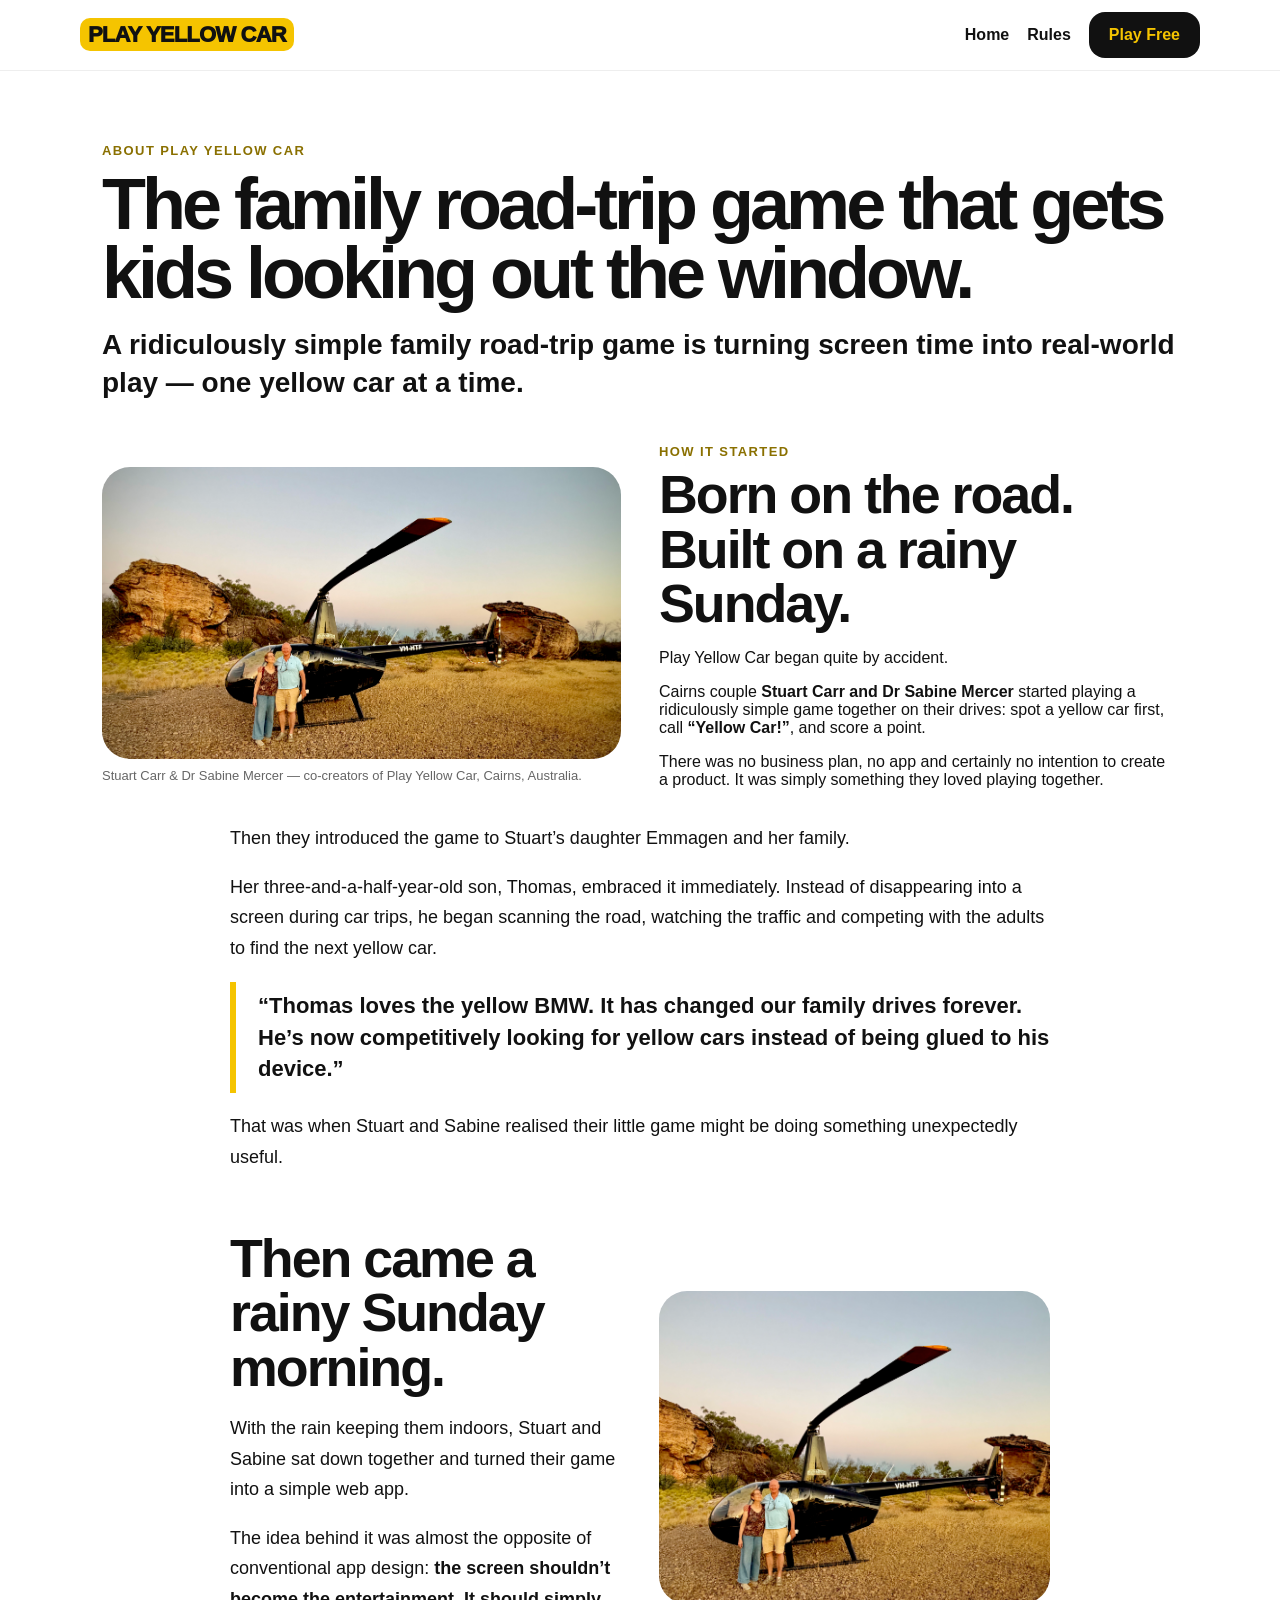
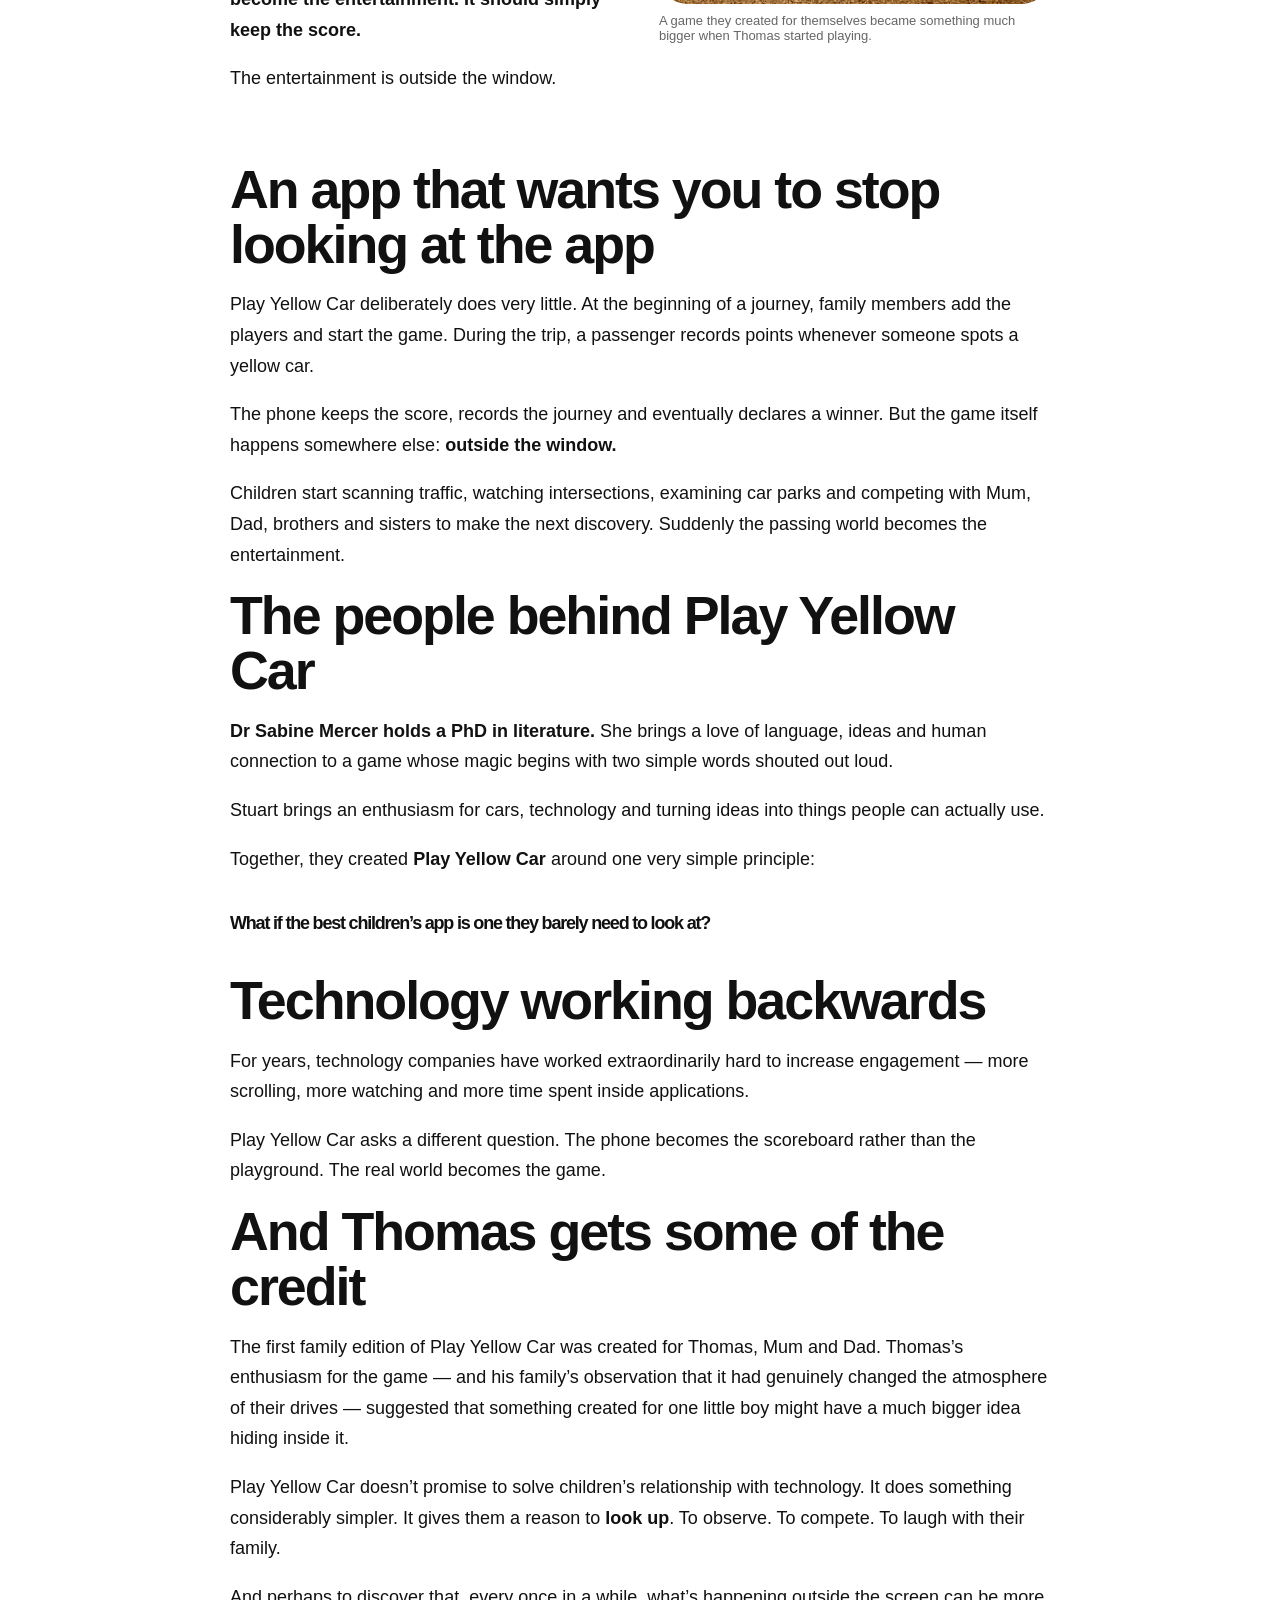
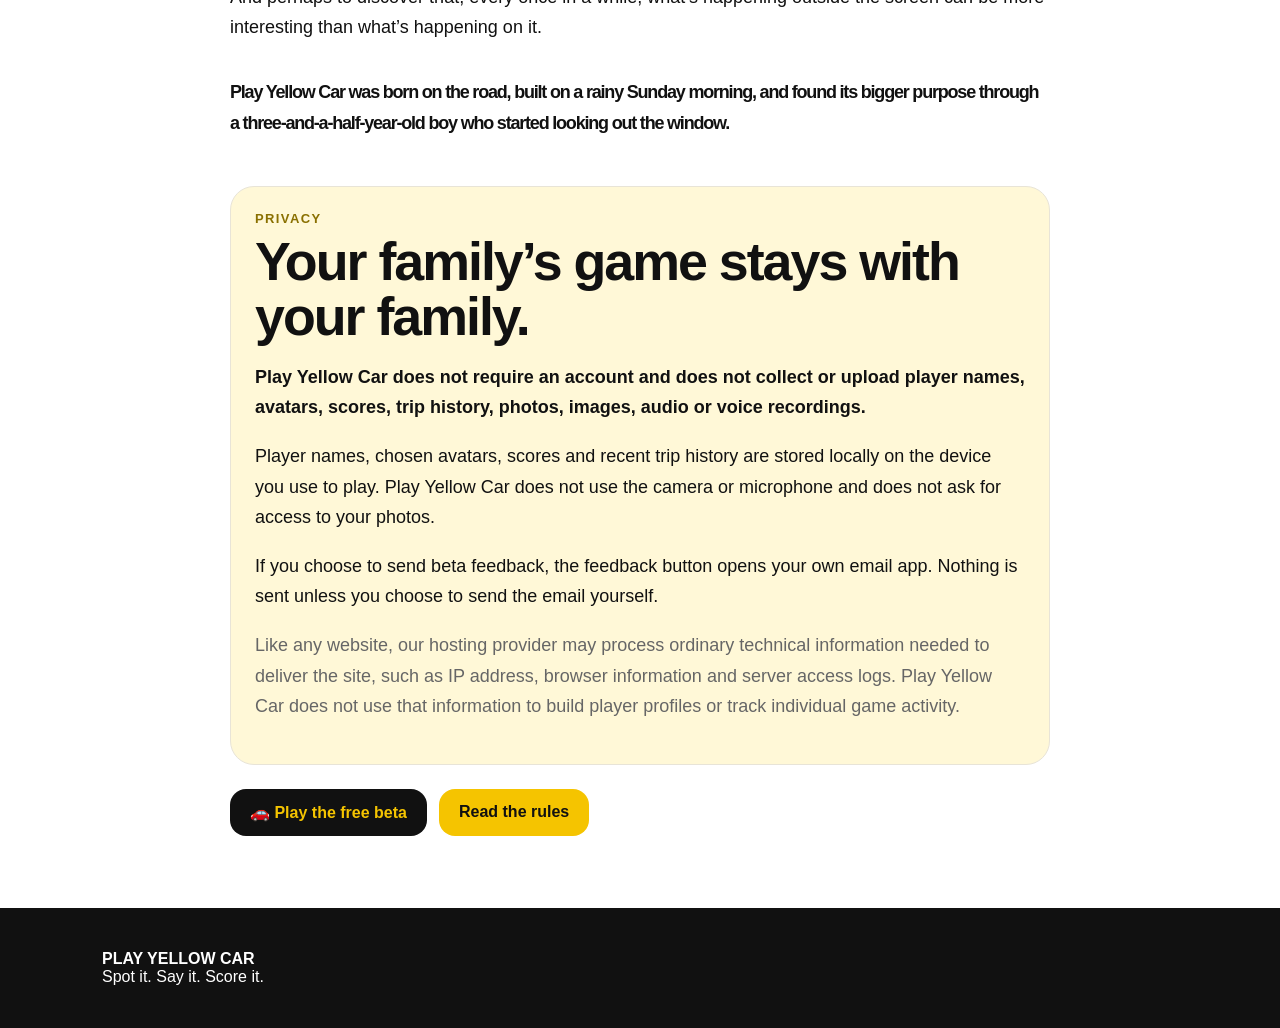
==== commit 56af5e29: "Add Play Yellow Car privacy statement" ====
--- a/about/index.html
+++ b/about/index.html
@@ -10,5 +10,13 @@
 <h2>The people behind Play Yellow Car</h2><p><strong>Dr Sabine Mercer holds a PhD in literature.</strong> She brings a love of language, ideas and human connection to a game whose magic begins with two simple words shouted out loud.</p><p>Stuart brings an enthusiasm for cars, technology and turning ideas into things people can actually use.</p><p>Together, they created <strong>Play Yellow Car</strong> around one very simple principle:</p><p class="pull">What if the best children’s app is one they barely need to look at?</p>
 <h2>Technology working backwards</h2><p>For years, technology companies have worked extraordinarily hard to increase engagement — more scrolling, more watching and more time spent inside applications.</p><p>Play Yellow Car asks a different question. The phone becomes the scoreboard rather than the playground. The real world becomes the game.</p>
 <h2>And Thomas gets some of the credit</h2><p>The first family edition of Play Yellow Car was created for Thomas, Mum and Dad. Thomas’s enthusiasm for the game — and his family’s observation that it had genuinely changed the atmosphere of their drives — suggested that something created for one little boy might have a much bigger idea hiding inside it.</p><p>Play Yellow Car doesn’t promise to solve children’s relationship with technology. It does something considerably simpler. It gives them a reason to <strong>look up</strong>. To observe. To compete. To laugh with their family.</p><p>And perhaps to discover that, every once in a while, what’s happening outside the screen can be more interesting than what’s happening on it.</p><p class="pull">Play Yellow Car was born on the road, built on a rainy Sunday morning, and found its bigger purpose through a three-and-a-half-year-old boy who started looking out the window.</p>
+<section class="card" style="margin-top:48px;background:var(--soft)">
+<div class="eyebrow">Privacy</div>
+<h2>Your family’s game stays with your family.</h2>
+<p><strong>Play Yellow Car does not require an account and does not collect or upload player names, avatars, scores, trip history, photos, images, audio or voice recordings.</strong></p>
+<p>Player names, chosen avatars, scores and recent trip history are stored locally on the device you use to play. Play Yellow Car does not use the camera or microphone and does not ask for access to your photos.</p>
+<p>If you choose to send beta feedback, the feedback button opens your own email app. Nothing is sent unless you choose to send the email yourself.</p>
+<p class="small">Like any website, our hosting provider may process ordinary technical information needed to deliver the site, such as IP address, browser information and server access logs. Play Yellow Car does not use that information to build player profiles or track individual game activity.</p>
+</section>
 <div class="actions"><a class="btn btn-dark" href="../play/">🚗 Play the free beta</a><a class="btn btn-yellow" href="../rules/">Read the rules</a></div>
 </div></div></section><footer class="footer"><div class="wrap"><strong>PLAY YELLOW CAR</strong><br>Spot it. Say it. Score it.</div></footer></body></html>
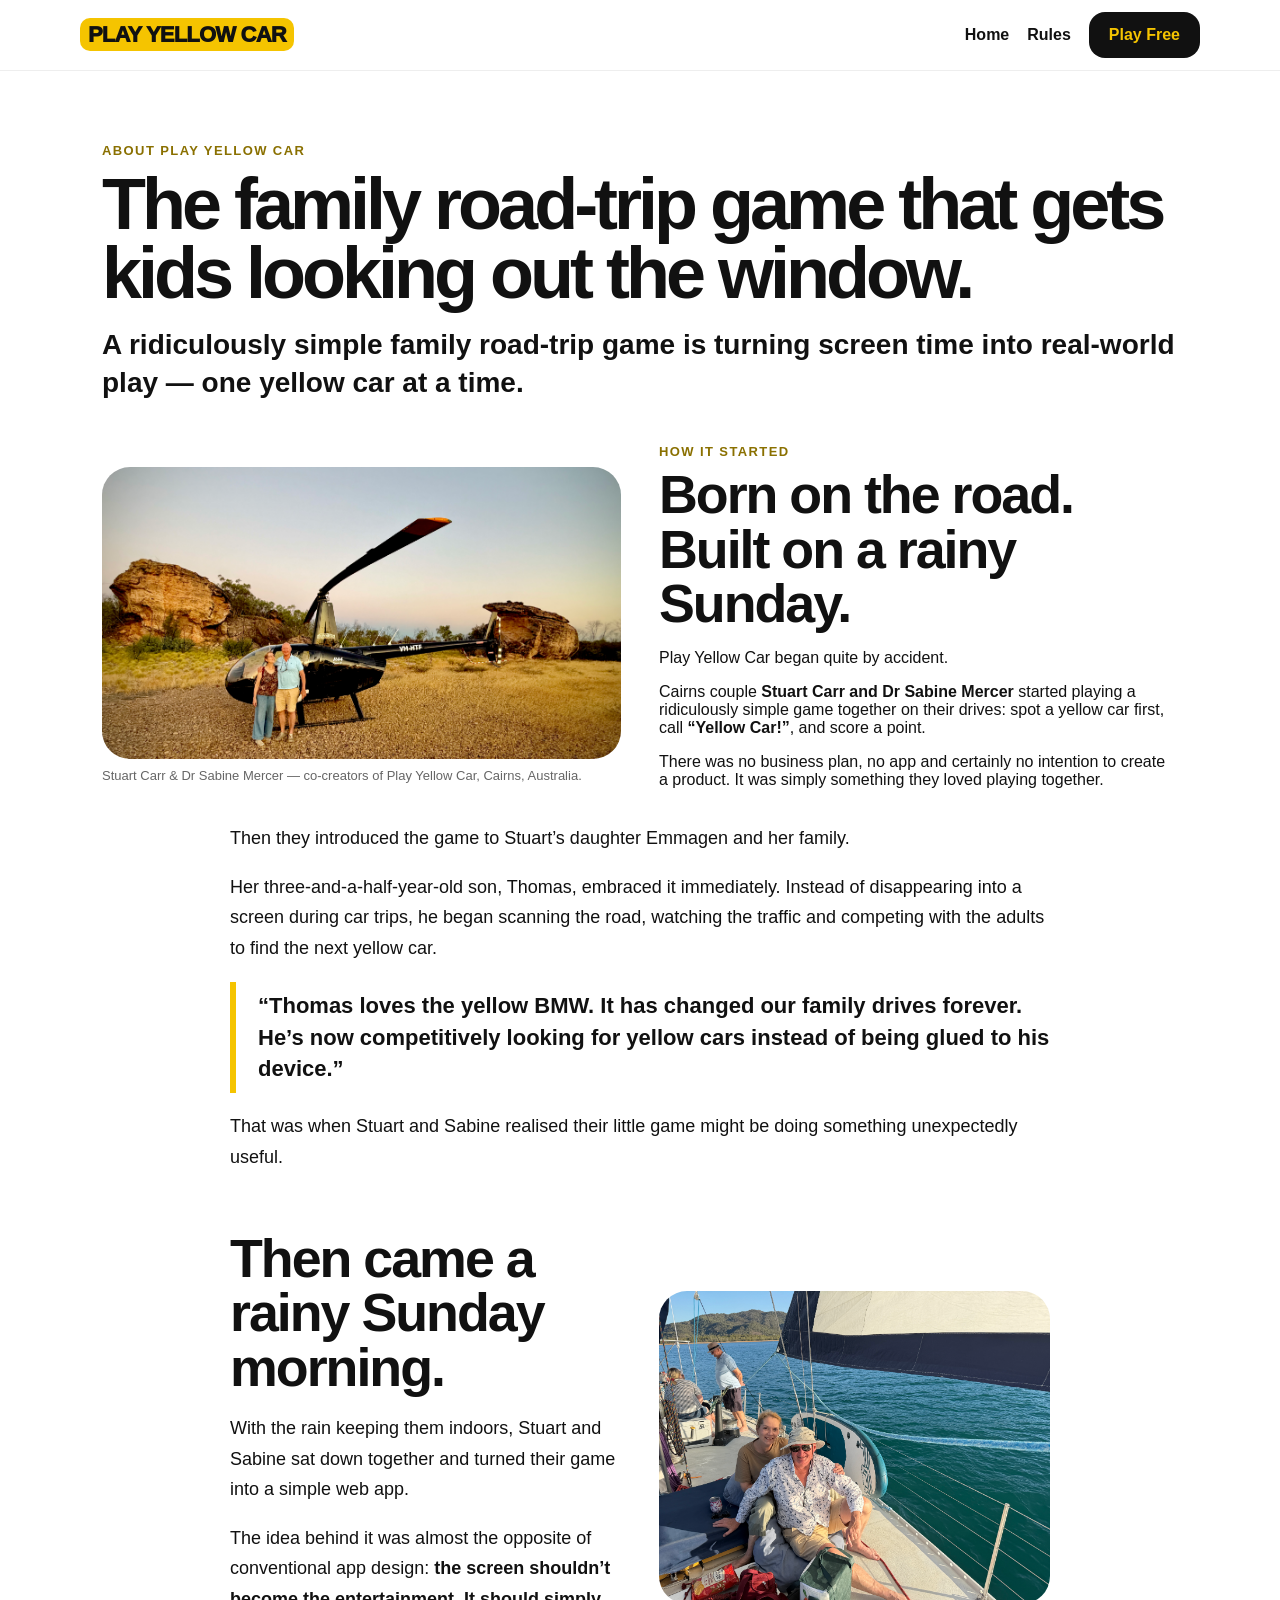
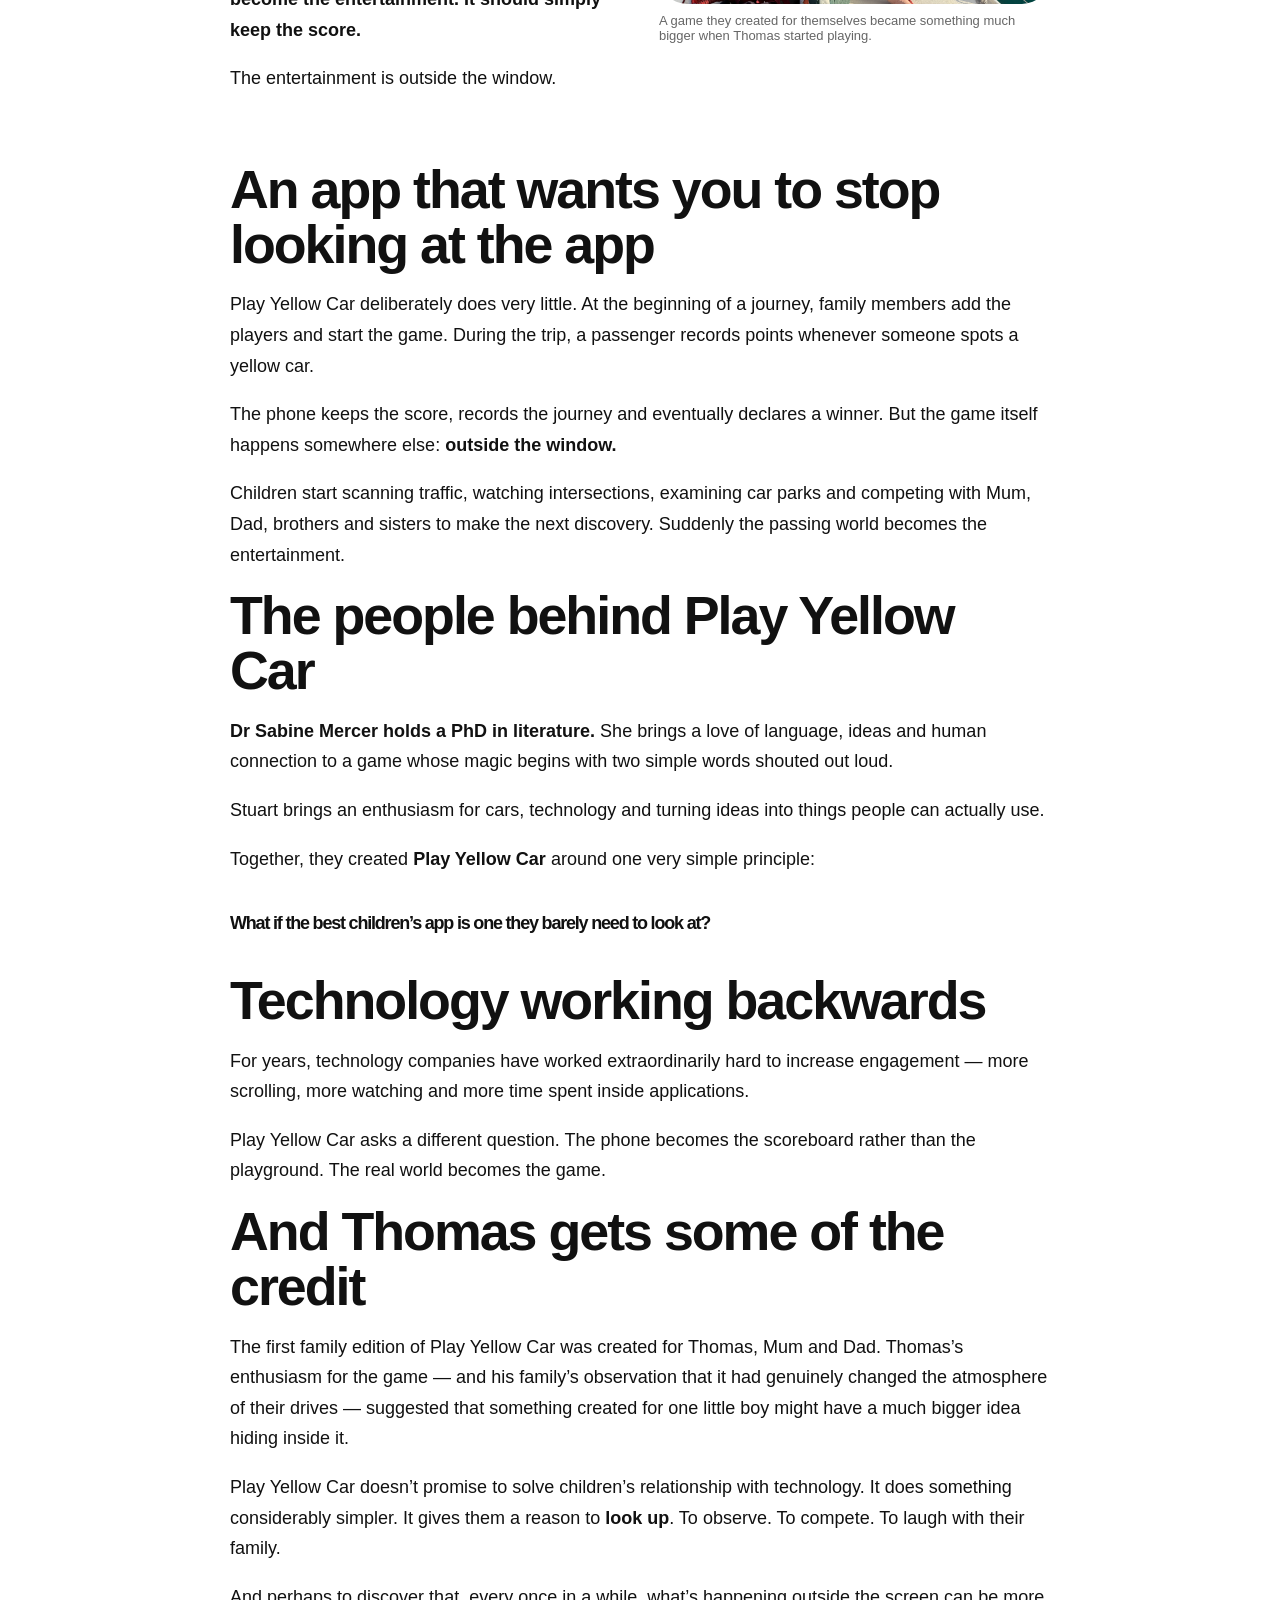
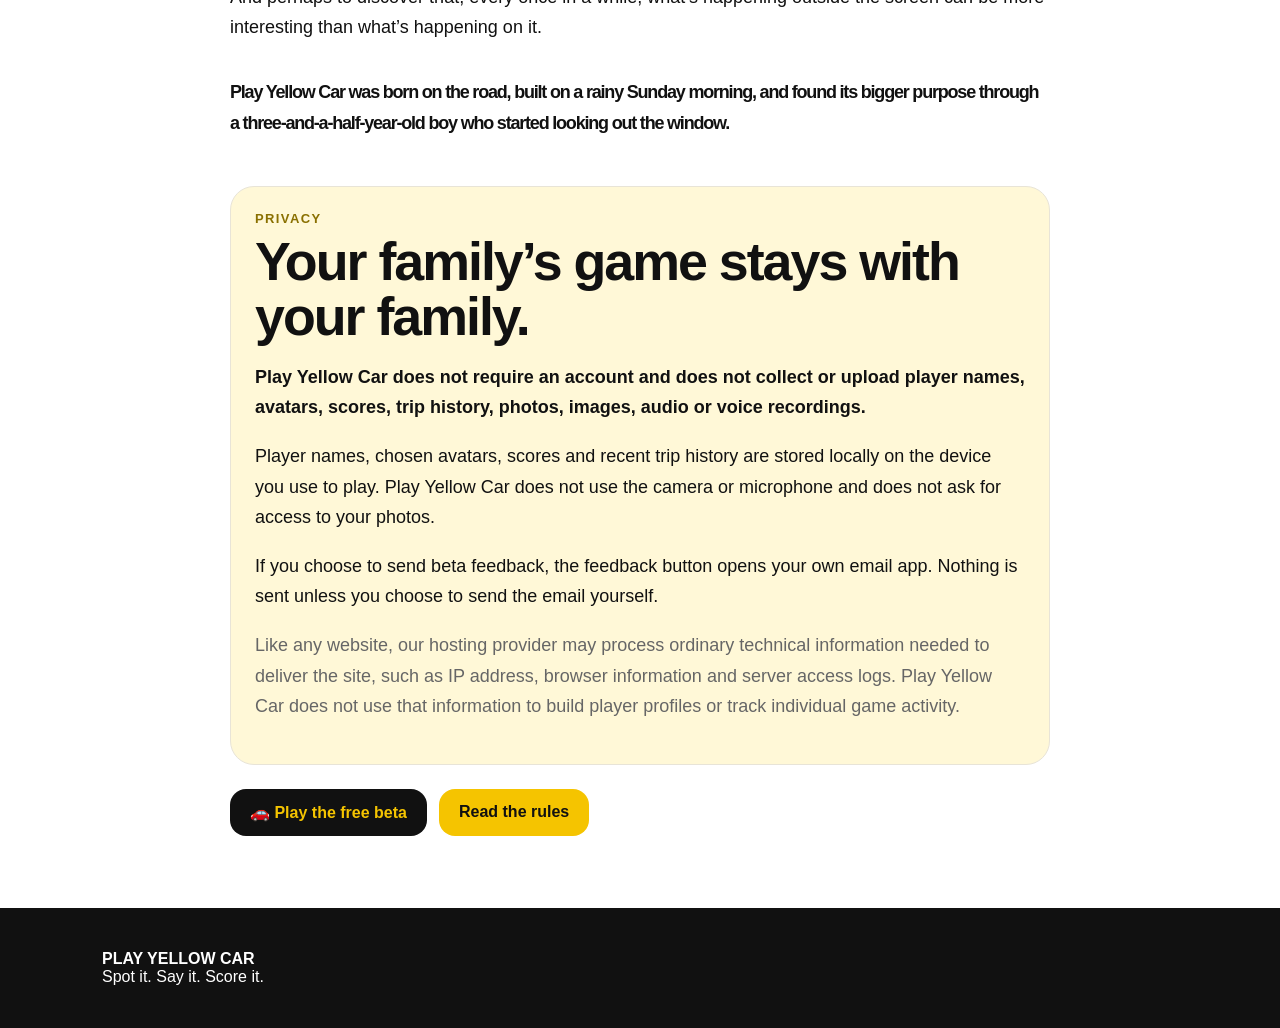
==== commit 6b82fad3: "Use yacht photo in rainy Sunday story section" ====
--- a/about/index.html
+++ b/about/index.html
@@ -5,7 +5,7 @@
 <div class="grid2" style="margin-top:42px"><div><div class="story-photo coast"><img src="../assets/IMG_9187.JPG" alt="Stuart Carr and Dr Sabine Mercer at the coast"></div><div class="caption">Stuart Carr & Dr Sabine Mercer — co-creators of Play Yellow Car, Cairns, Australia.</div></div><div><div class="eyebrow">How it started</div><h2>Born on the road. Built on a rainy Sunday.</h2><p>Play Yellow Car began quite by accident.</p><p>Cairns couple <strong>Stuart Carr and Dr Sabine Mercer</strong> started playing a ridiculously simple game together on their drives: spot a yellow car first, call <strong>“Yellow Car!”</strong>, and score a point.</p><p>There was no business plan, no app and certainly no intention to create a product. It was simply something they loved playing together.</p></div></div>
 <div class="story-body">
 <p>Then they introduced the game to Stuart’s daughter Emmagen and her family.</p><p>Her three-and-a-half-year-old son, Thomas, embraced it immediately. Instead of disappearing into a screen during car trips, he began scanning the road, watching the traffic and competing with the adults to find the next yellow car.</p><div class="quote">“Thomas loves the yellow BMW. It has changed our family drives forever. He’s now competitively looking for yellow cars instead of being glued to his device.”</div><p>That was when Stuart and Sabine realised their little game might be doing something unexpectedly useful.</p>
-<div class="grid2" style="margin:50px 0"><div><h2>Then came a rainy Sunday morning.</h2><p>With the rain keeping them indoors, Stuart and Sabine sat down together and turned their game into a simple web app.</p><p>The idea behind it was almost the opposite of conventional app design: <strong>the screen shouldn’t become the entertainment. It should simply keep the score.</strong></p><p>The entertainment is outside the window.</p></div><div><div class="story-photo portrait"><img src="../assets/IMG_9187.JPG" alt="Stuart Carr and Dr Sabine Mercer"></div><div class="caption">A game they created for themselves became something much bigger when Thomas started playing.</div></div></div>
+<div class="grid2" style="margin:50px 0"><div><h2>Then came a rainy Sunday morning.</h2><p>With the rain keeping them indoors, Stuart and Sabine sat down together and turned their game into a simple web app.</p><p>The idea behind it was almost the opposite of conventional app design: <strong>the screen shouldn’t become the entertainment. It should simply keep the score.</strong></p><p>The entertainment is outside the window.</p></div><div><div class="story-photo portrait"><img src="../assets/IMG_8881.JPG" alt="Stuart Carr and Dr Sabine Mercer on a yacht"></div><div class="caption">A game they created for themselves became something much bigger when Thomas started playing.</div></div></div>
 <h2>An app that wants you to stop looking at the app</h2><p>Play Yellow Car deliberately does very little. At the beginning of a journey, family members add the players and start the game. During the trip, a passenger records points whenever someone spots a yellow car.</p><p>The phone keeps the score, records the journey and eventually declares a winner. But the game itself happens somewhere else: <strong>outside the window.</strong></p><p>Children start scanning traffic, watching intersections, examining car parks and competing with Mum, Dad, brothers and sisters to make the next discovery. Suddenly the passing world becomes the entertainment.</p>
 <h2>The people behind Play Yellow Car</h2><p><strong>Dr Sabine Mercer holds a PhD in literature.</strong> She brings a love of language, ideas and human connection to a game whose magic begins with two simple words shouted out loud.</p><p>Stuart brings an enthusiasm for cars, technology and turning ideas into things people can actually use.</p><p>Together, they created <strong>Play Yellow Car</strong> around one very simple principle:</p><p class="pull">What if the best children’s app is one they barely need to look at?</p>
 <h2>Technology working backwards</h2><p>For years, technology companies have worked extraordinarily hard to increase engagement — more scrolling, more watching and more time spent inside applications.</p><p>Play Yellow Car asks a different question. The phone becomes the scoreboard rather than the playground. The real world becomes the game.</p>
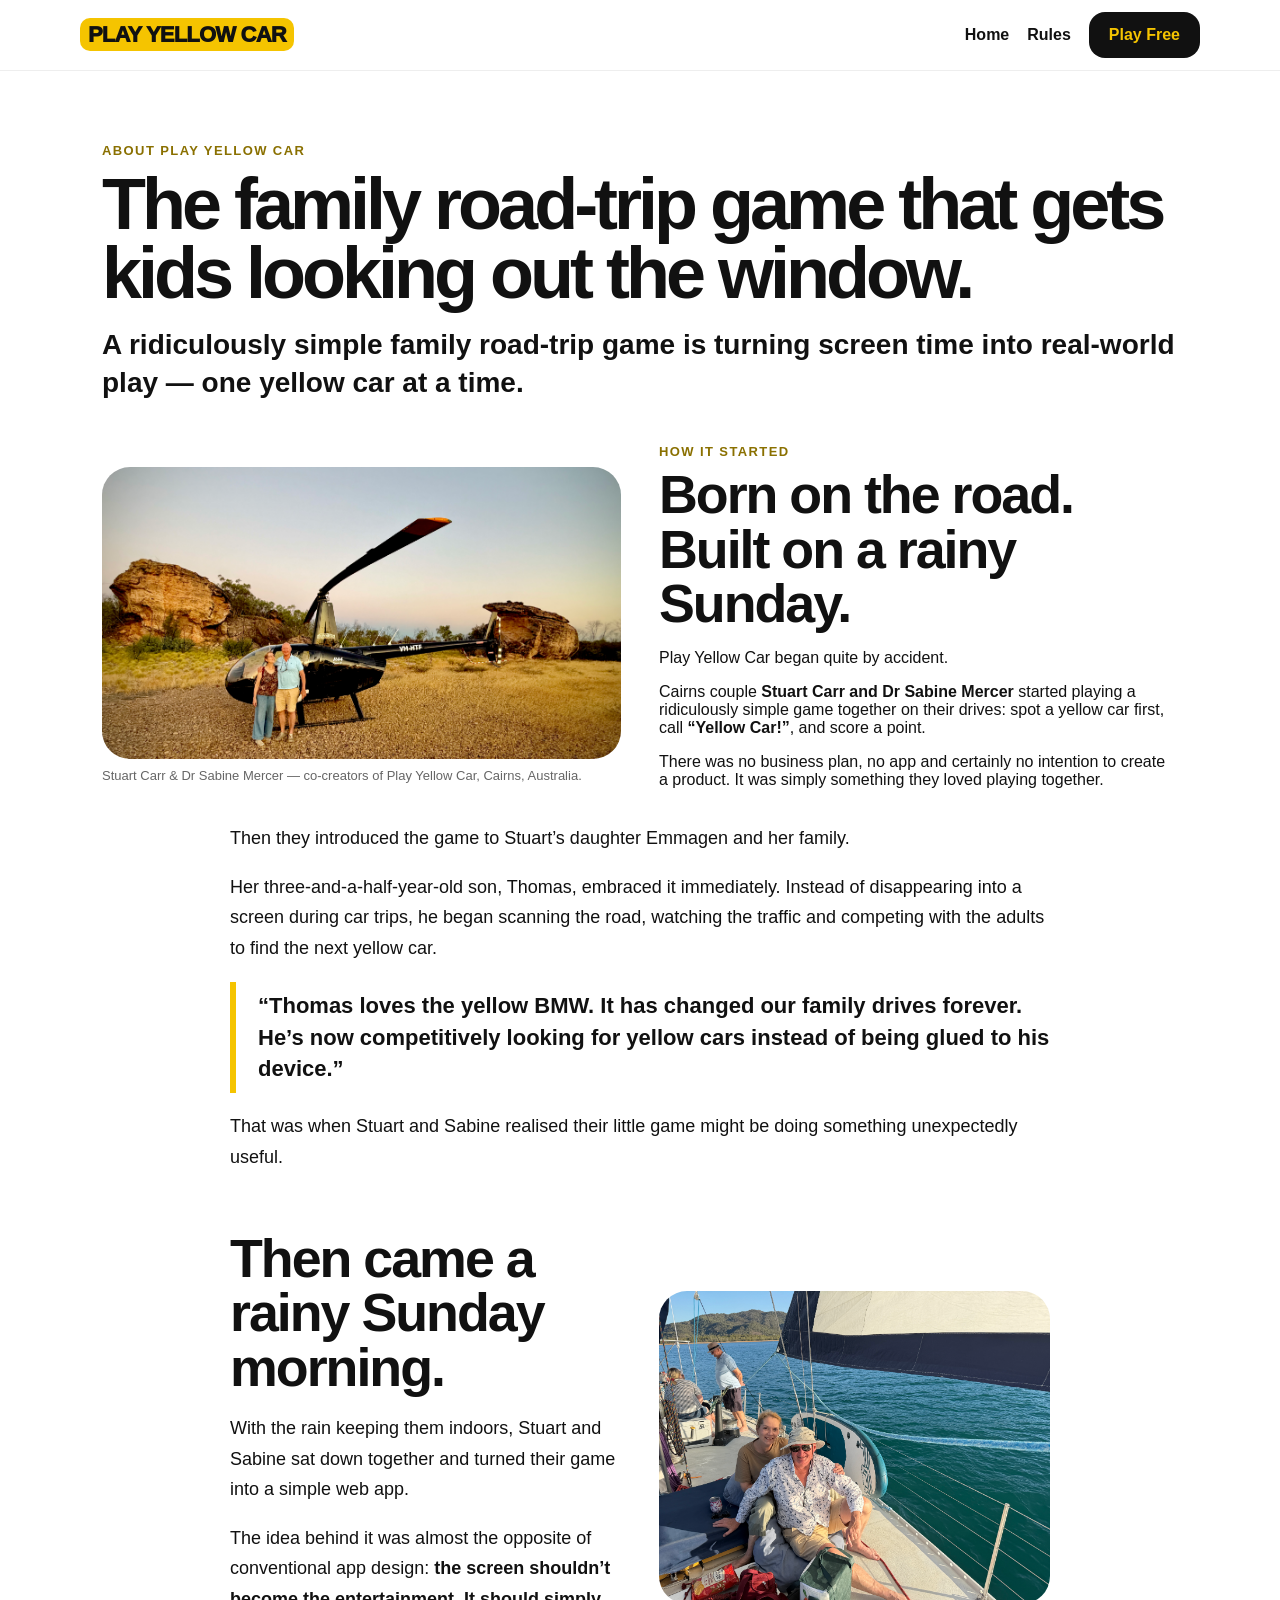
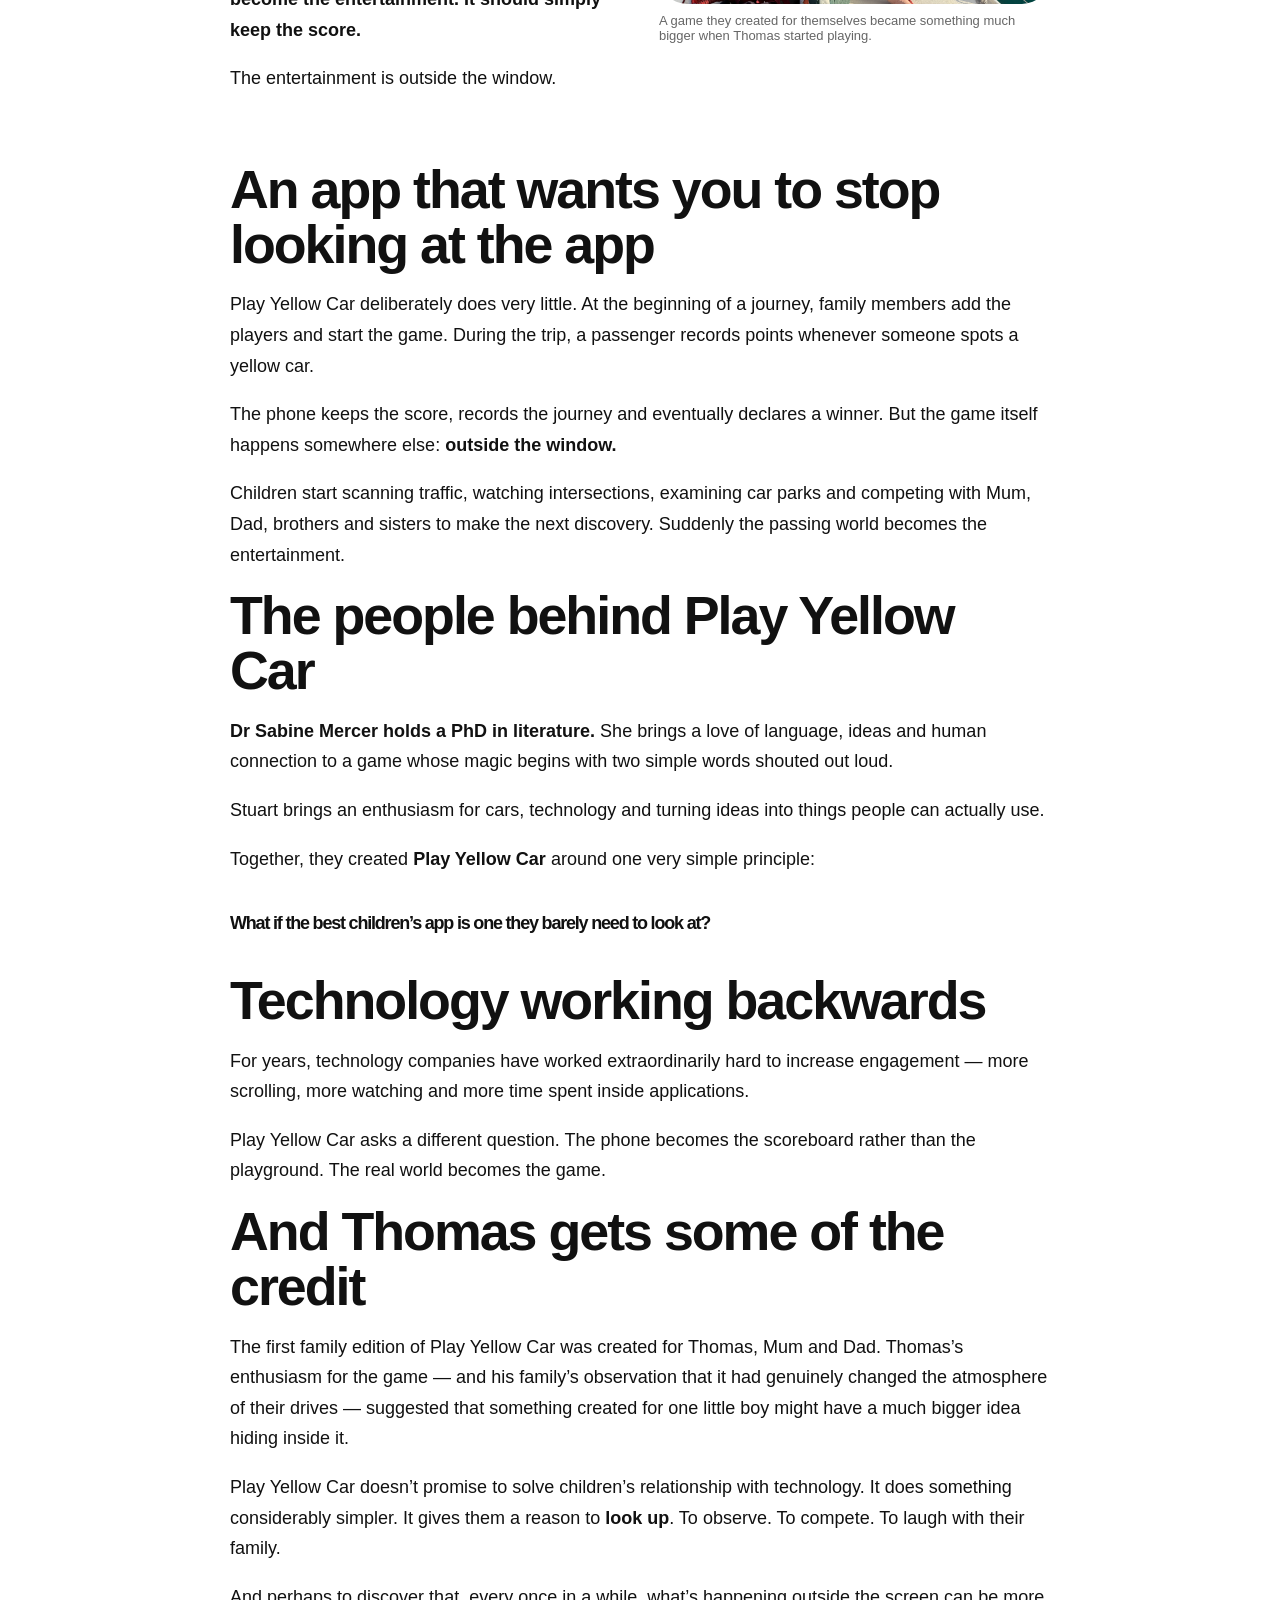
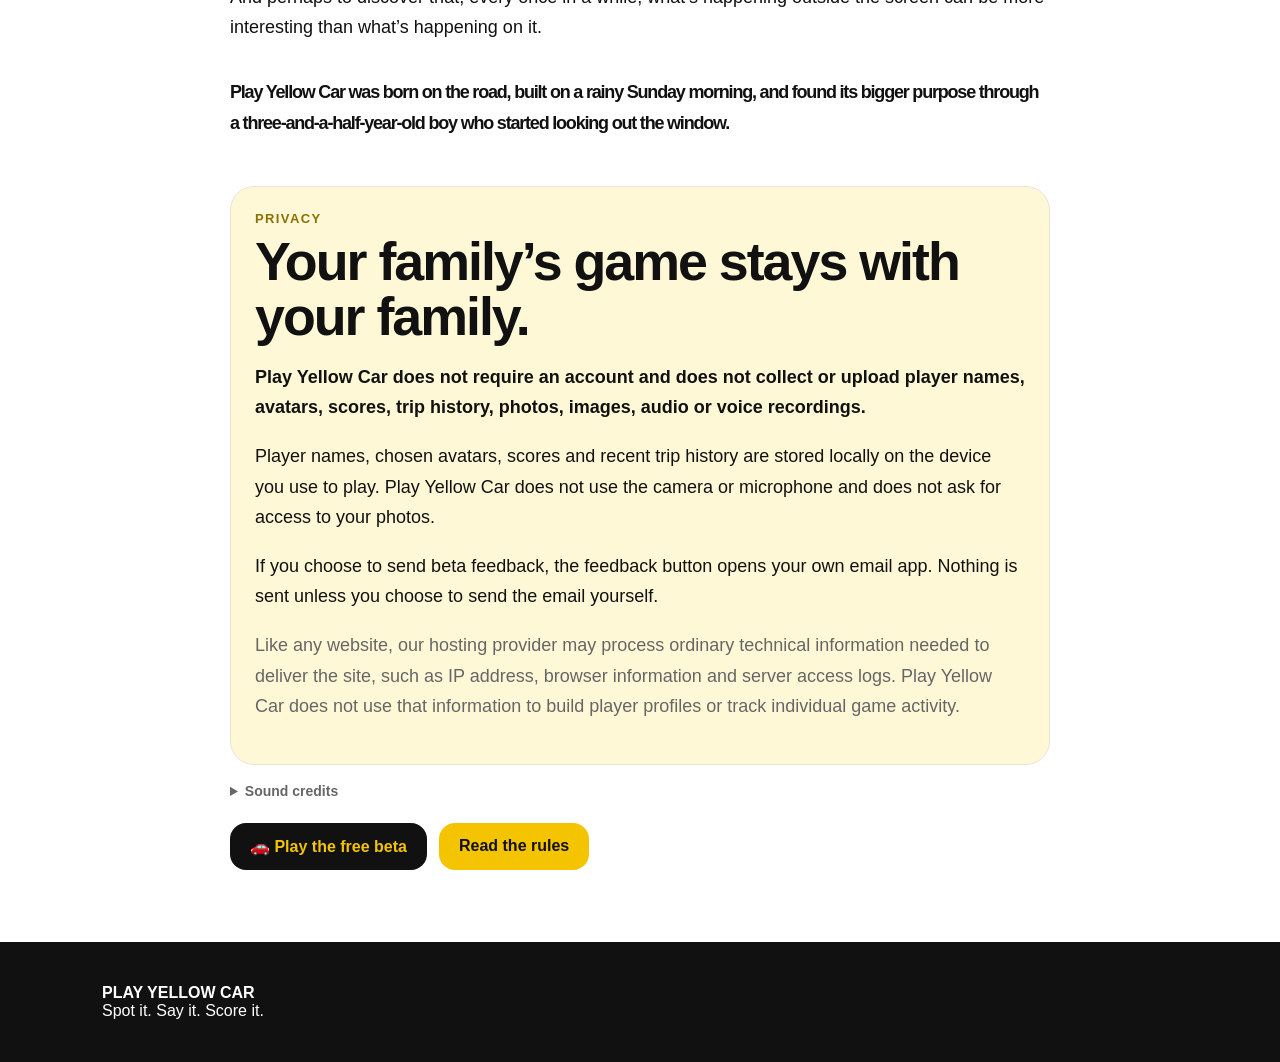
==== commit 261ee504: "Add sound attribution for beta audio library" ====
--- a/about/index.html
+++ b/about/index.html
@@ -18,5 +18,6 @@
 <p>If you choose to send beta feedback, the feedback button opens your own email app. Nothing is sent unless you choose to send the email yourself.</p>
 <p class="small">Like any website, our hosting provider may process ordinary technical information needed to deliver the site, such as IP address, browser information and server access logs. Play Yellow Car does not use that information to build player profiles or track individual game activity.</p>
 </section>
+<details style="margin-top:18px"><summary class="small"><strong>Sound credits</strong></summary><p class="small">Selected beta sound effects are sourced from Wikimedia Commons. “Boing raw” by cfork is used under CC BY 4.0. “Single Cow Moo” by MichaeltheFox8621 is used under CC BY-SA 4.0. Other current sounds include public-domain or CC0 recordings by Broadbeer, the U.S. Navy, starlite/thore and Monplaisir. Source and licence details are available on the corresponding Wikimedia Commons file pages.</p></details>
 <div class="actions"><a class="btn btn-dark" href="../play/">🚗 Play the free beta</a><a class="btn btn-yellow" href="../rules/">Read the rules</a></div>
 </div></div></section><footer class="footer"><div class="wrap"><strong>PLAY YELLOW CAR</strong><br>Spot it. Say it. Score it.</div></footer></body></html>
--- a/styles.css
+++ b/styles.css
@@ -6,5 +6,5 @@
 .strip{background:#111;color:#fff;padding:28px 0}.strip .wrap{text-align:center}.strip strong{color:var(--yellow)}.bigquote{font-size:clamp(26px,3vw,40px);line-height:1.18;font-weight:900;letter-spacing:-1.4px}
 .section{padding:72px 0}.section.alt{background:#fafafa}.eyebrow{font-weight:900;color:#8a7000;text-transform:uppercase;letter-spacing:1.4px;font-size:13px}h2{font-size:clamp(34px,4.2vw,54px);letter-spacing:-2px;line-height:1.02;margin:8px 0 18px}h3{font-size:26px;letter-spacing:-.8px}.grid2{display:grid;grid-template-columns:1fr 1fr;gap:38px;align-items:center}.grid3{display:grid;grid-template-columns:repeat(3,1fr);gap:20px}.card{border:1px solid var(--line);border-radius:24px;padding:24px;background:#fff}.quote{border-left:6px solid var(--yellow);padding:8px 0 8px 22px;font-size:22px;font-weight:760;line-height:1.45}.small{font-size:14px;color:var(--muted)}.center{text-align:center}.footer{background:#111;color:#fff;padding:42px 0}.footer a{color:var(--yellow)}
 .founders{background:linear-gradient(135deg,#fff9d9,#fff);border:1px solid #f0df87;border-radius:28px;padding:34px}.founders strong{font-size:24px}.story-photo{border-radius:28px;overflow:hidden;background:#eee}.story-photo img{width:100%;height:100%;object-fit:cover}.story-photo.coast{aspect-ratio:16/9}.story-photo.portrait{aspect-ratio:5/4}.caption{font-size:13px;color:var(--muted);margin-top:9px}.story-body{max-width:820px;margin:0 auto}.story-body p{font-size:18px;line-height:1.7}.pull{font-size:clamp(26px,3vw,38px);font-weight:900;line-height:1.18;letter-spacing:-1.2px;margin:34px 0}.founder-name{font-size:clamp(28px,3vw,40px);font-weight:950;letter-spacing:-1.2px;margin:8px 0}
-.gamewrap{max-width:680px;margin:auto;padding:26px 18px 50px}.gamehead{text-align:center}.mascot{width:min(260px,78vw);margin:4px auto 8px}.panel{border:1px solid #ddd;border-radius:26px;padding:20px;margin-top:16px;background:#fff}.playerrow{display:grid;grid-template-columns:56px 1fr auto;gap:12px;align-items:center;padding:12px 0;border-bottom:1px solid #eee}.avatarbtn{font-size:30px;width:50px;height:50px;border-radius:50%;border:1px solid #ccc;background:#fff}.nameinput{width:100%;font-size:18px;padding:12px 14px;border:1px solid #ccc;border-radius:14px}.remove{border:0;background:#fff;font-size:24px}.avatargrid{display:grid;grid-template-columns:repeat(8,1fr);gap:8px;margin:10px 0}.avatargrid button{font-size:28px;border:1px solid #ddd;border-radius:12px;background:#fff;padding:8px}.gamebar{display:flex;justify-content:space-between;gap:14px;align-items:flex-start}.total{font-size:32px;font-weight:950}.timer{border:1px solid #ddd;border-radius:12px;padding:8px 11px;font-weight:900}.scoreline{display:flex;align-items:center;justify-content:space-between;gap:12px;border:1px solid #ddd;border-radius:20px;padding:14px 16px;margin:10px 0}.scoremeta{font-size:21px;font-weight:900}.plus{width:58px;height:58px;border-radius:50%;border:0;background:var(--yellow);font-size:34px;font-weight:950}.flex2{display:grid;grid-template-columns:1fr 1fr;gap:10px}.hidden{display:none}.feedback label{display:block;font-weight:800;margin:14px 0 6px}.feedback select,.feedback textarea{width:100%;font-size:16px;border:1px solid #ccc;border-radius:12px;padding:12px}.rules{max-width:800px;margin:auto;counter-reset:rule}.rule{display:grid;grid-template-columns:54px 1fr;gap:18px;padding:22px 0;border-bottom:1px solid #eee}.rule:before{counter-increment:rule;content:counter(rule);display:grid;place-items:center;width:46px;height:46px;border-radius:50%;background:var(--yellow);font-weight:950;font-size:20px}.rule h3{margin:0 0 5px}.rule p{margin:0;color:#555;line-height:1.5}
-@media(max-width:820px){.hero,.grid2,.grid3{grid-template-columns:1fr}.hero{padding-top:38px}.navlinks a:not(.btn){display:none}h1{letter-spacing:-2.5px}.avatargrid{grid-template-columns:repeat(6,1fr)}.story-photo.coast,.story-photo.portrait{aspect-ratio:auto}}+.gamewrap{max-width:680px;margin:auto;padding:26px 18px 50px}.gamehead{text-align:center}.mascot{width:min(260px,78vw);margin:4px auto 8px}.panel{border:1px solid #ddd;border-radius:26px;padding:20px;margin-top:16px;background:#fff}.playerrow{display:grid;grid-template-columns:56px minmax(0,1fr) 150px auto;gap:12px;align-items:center;padding:12px 0;border-bottom:1px solid #eee}.soundselect{font-size:16px;padding:11px 10px;border:1px solid #ccc;border-radius:14px;background:#fff;min-width:0}.avatarbtn{font-size:30px;width:50px;height:50px;border-radius:50%;border:1px solid #ccc;background:#fff}.nameinput{width:100%;font-size:18px;padding:12px 14px;border:1px solid #ccc;border-radius:14px}.remove{border:0;background:#fff;font-size:24px}.avatargrid{display:grid;grid-template-columns:repeat(8,1fr);gap:8px;margin:10px 0}.avatargrid button{font-size:28px;border:1px solid #ddd;border-radius:12px;background:#fff;padding:8px}.gamebar{display:flex;justify-content:space-between;gap:14px;align-items:flex-start}.total{font-size:32px;font-weight:950}.timer{border:1px solid #ddd;border-radius:12px;padding:8px 11px;font-weight:900}.scoreline{display:flex;align-items:center;justify-content:space-between;gap:12px;border:1px solid #ddd;border-radius:20px;padding:14px 16px;margin:10px 0}.scoremeta{font-size:21px;font-weight:900}.plus{width:58px;height:58px;border-radius:50%;border:0;background:var(--yellow);font-size:34px;font-weight:950}.flex2{display:grid;grid-template-columns:1fr 1fr;gap:10px}.hidden{display:none}.feedback label{display:block;font-weight:800;margin:14px 0 6px}.feedback select,.feedback textarea{width:100%;font-size:16px;border:1px solid #ccc;border-radius:12px;padding:12px}.rules{max-width:800px;margin:auto;counter-reset:rule}.rule{display:grid;grid-template-columns:54px 1fr;gap:18px;padding:22px 0;border-bottom:1px solid #eee}.rule:before{counter-increment:rule;content:counter(rule);display:grid;place-items:center;width:46px;height:46px;border-radius:50%;background:var(--yellow);font-weight:950;font-size:20px}.rule h3{margin:0 0 5px}.rule p{margin:0;color:#555;line-height:1.5}
+@media(max-width:820px){.hero,.grid2,.grid3{grid-template-columns:1fr}.hero{padding-top:38px}.navlinks a:not(.btn){display:none}h1{letter-spacing:-2.5px}.avatargrid{grid-template-columns:repeat(6,1fr)}.story-photo.coast,.story-photo.portrait{aspect-ratio:auto}.playerrow{grid-template-columns:56px minmax(0,1fr) auto}.soundselect{grid-column:2/4;width:100%}}
